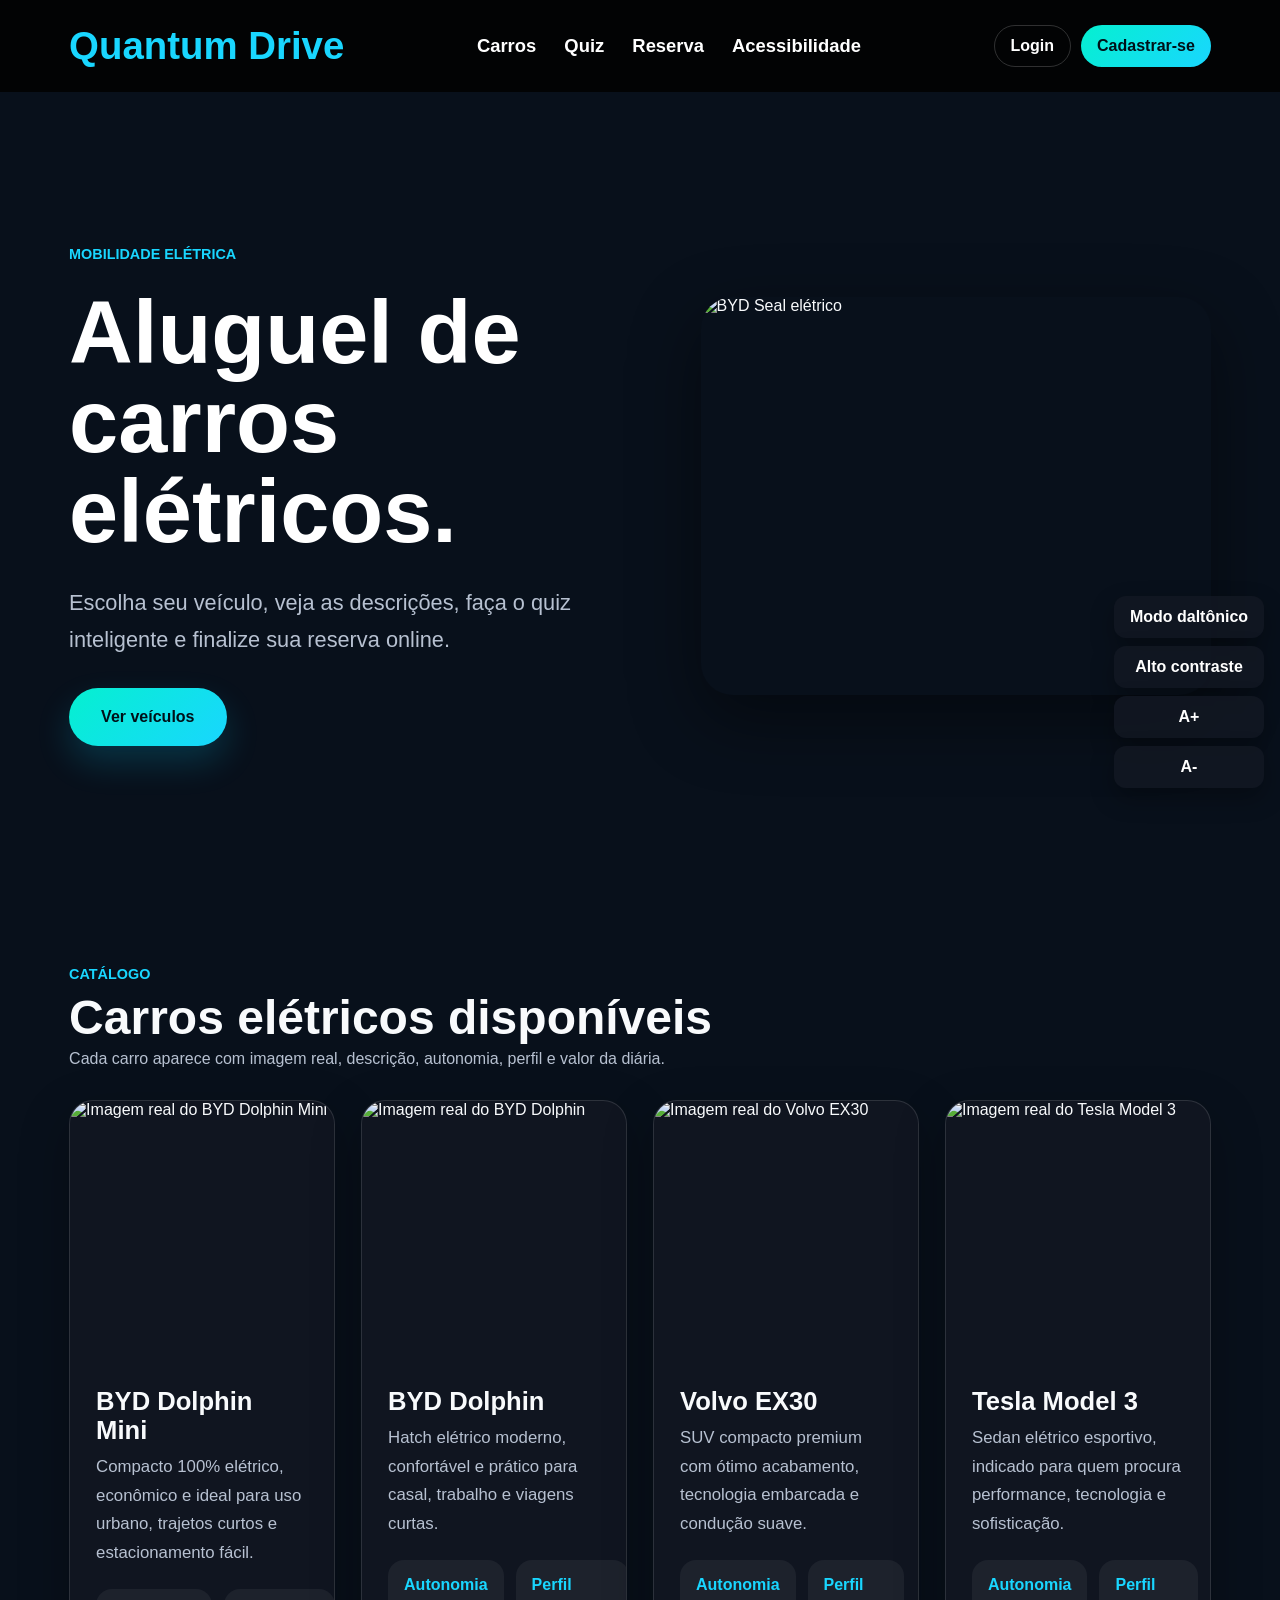
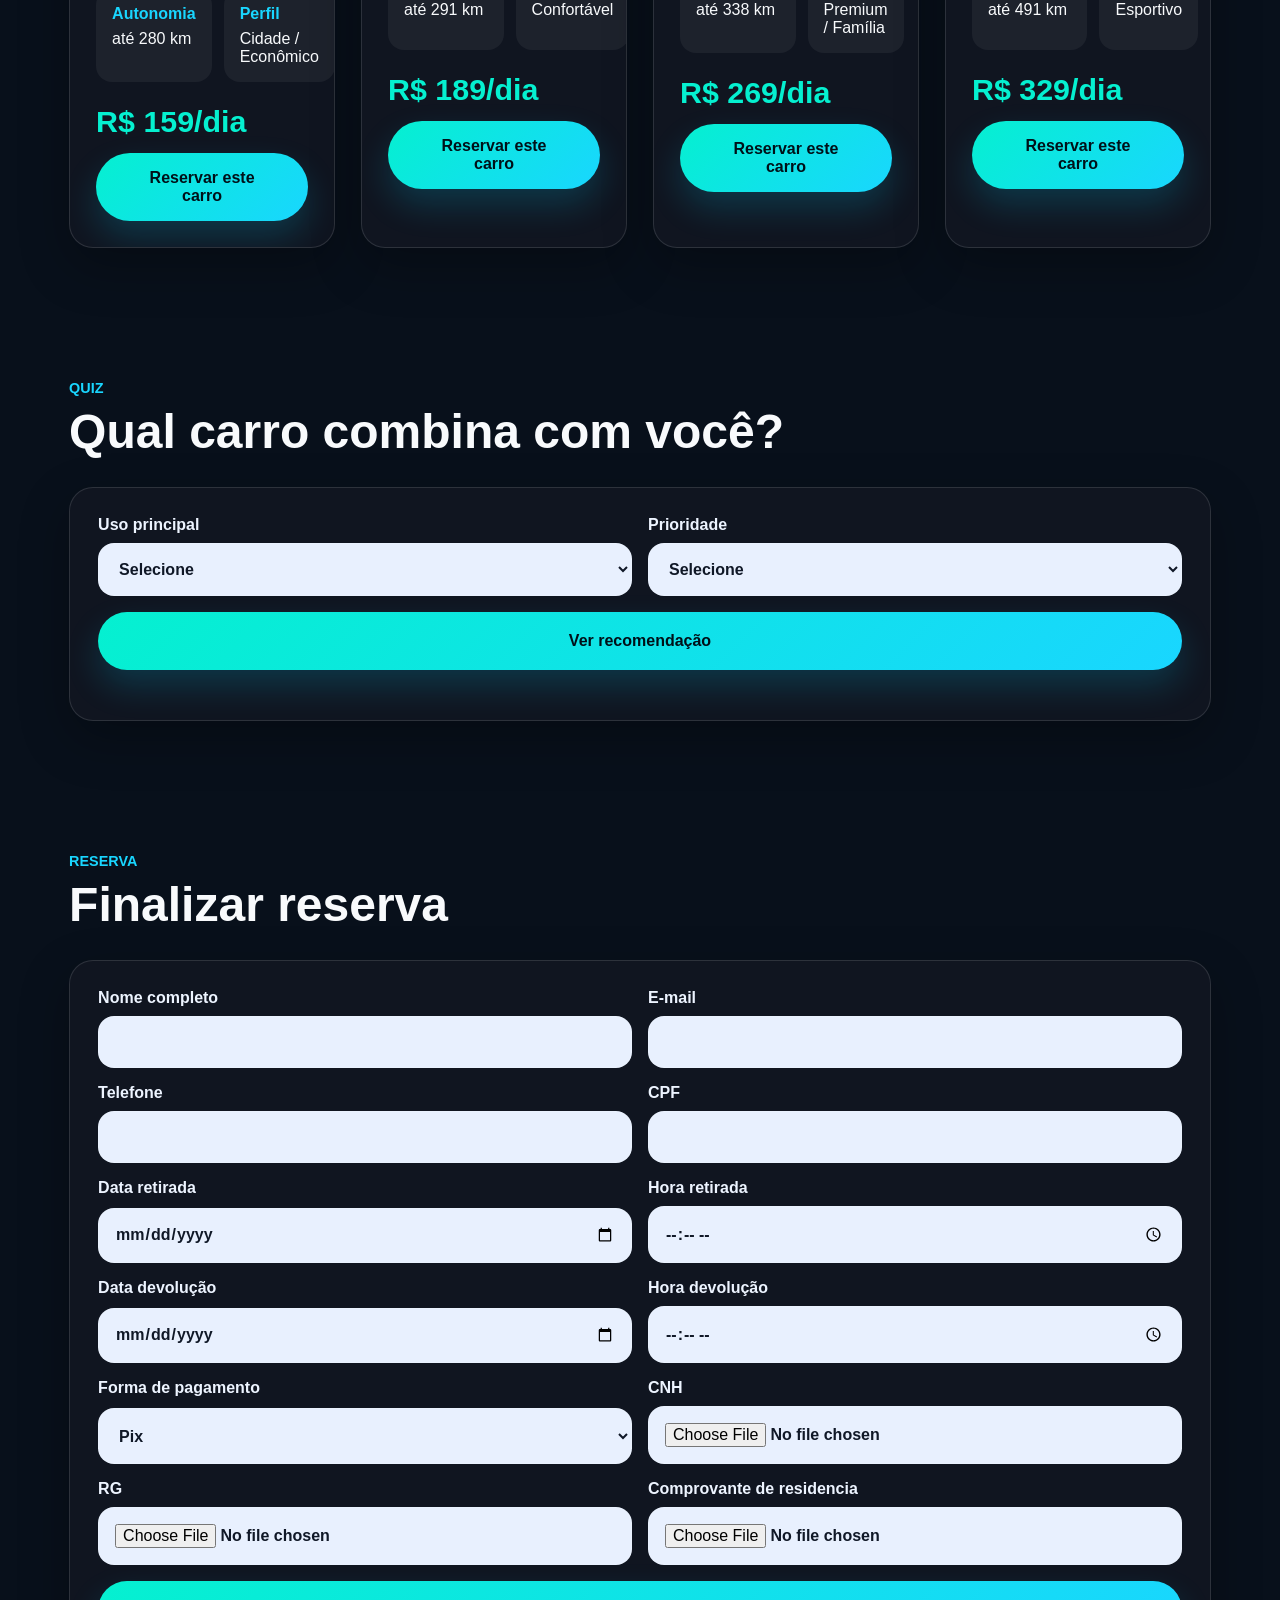
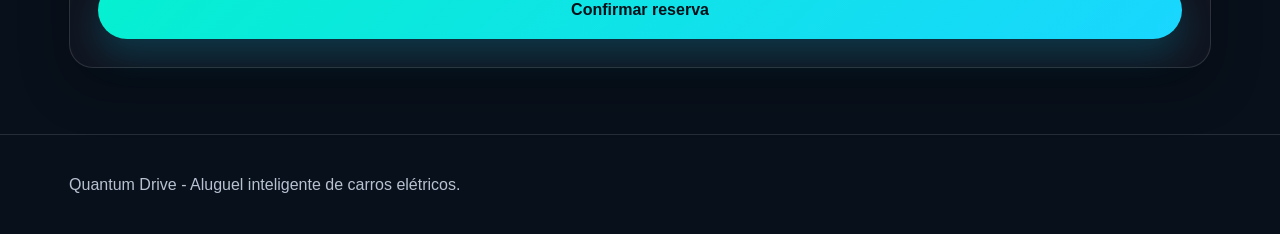
==== QuantumDrive_FINAL_COM_LIBRAS_extracted/QuantumDrive_FINAL_COM_LIBRAS.html @ 88d85422 "Remover botao de login do hero" ====
<!DOCTYPE html>
<html lang="pt-BR">
<head>
  <meta charset="UTF-8">
  <meta name="viewport" content="width=device-width, initial-scale=1.0">
  <title>Quantum Drive</title>
  <link rel="stylesheet" href="https://cdnjs.cloudflare.com/ajax/libs/font-awesome/6.5.2/css/all.min.css">
  <link rel="stylesheet" href="styles.css">
</head>
<body>
  <main id="homeScreen" class="site-screen">
    <header class="site-header">
      <a class="site-logo" href="#inicio">Quantum Drive</a>

      <nav class="site-nav" aria-label="Navegação principal">
        <a href="#carros">Carros</a>
        <a href="#quiz">Quiz</a>
        <a href="#reserva">Reserva</a>
        <a href="#acessibilidade">Acessibilidade</a>
      </nav>

      <div class="header-actions">
        <button class="ghost-button" type="button" data-auth="login">Login</button>
        <button class="mini-button" type="button" data-auth="signup">Cadastrar-se</button>
      </div>
    </header>

    <section id="inicio" class="home-hero">
      <div class="hero-copy">
        <p class="eyebrow">Mobilidade elétrica</p>
        <h1>Aluguel de carros elétricos.</h1>
        <p>Escolha seu veículo, veja as descrições, faça o quiz inteligente e finalize sua reserva online.</p>
        <div class="hero-actions">
          <button class="btn primary" type="button" data-scroll="#carros">Ver veículos</button>
        </div>
      </div>
      <img src="https://commons.wikimedia.org/wiki/Special:Redirect/file/2022_BYD_Seal.jpg" alt="BYD Seal elétrico">
    </section>

    <section id="carros" class="section-block">
      <div class="section-title">
        <p class="eyebrow">Catálogo</p>
        <h2>Carros elétricos disponíveis</h2>
        <span>Cada carro aparece com imagem real, descrição, autonomia, perfil e valor da diária.</span>
      </div>
      <div class="vehicle-grid" id="gridCarros"></div>
    </section>

    <section id="quiz" class="section-block">
      <div class="section-title">
        <p class="eyebrow">Quiz</p>
        <h2>Qual carro combina com você?</h2>
      </div>
      <div class="panel">
        <form id="quizForm" class="form-grid">
          <label for="uso">Uso principal
            <select id="uso" required>
              <option value="">Selecione</option>
              <option value="cidade">Cidade</option>
              <option value="viagem">Viagem</option>
              <option value="familia">Família</option>
              <option value="esportivo">Esportivo</option>
            </select>
          </label>

          <label for="prioridade">Prioridade
            <select id="prioridade" required>
              <option value="">Selecione</option>
              <option value="economia">Economia</option>
              <option value="conforto">Conforto</option>
              <option value="autonomia">Autonomia</option>
              <option value="performance">Performance</option>
            </select>
          </label>

          <button class="btn primary" type="submit">Ver recomendação</button>
        </form>
        <div id="quizResultado" class="result-area"></div>
      </div>
    </section>

    <section id="reserva" class="section-block">
      <div class="section-title">
        <p class="eyebrow">Reserva</p>
        <h2>Finalizar reserva</h2>
      </div>

      <div class="panel">
        <form id="reservaForm" class="form-grid">
          <label for="nomeReserva">Nome completo<input id="nomeReserva" required></label>
          <label for="emailReserva">E-mail<input id="emailReserva" type="email" required></label>
          <label for="telefoneReserva">Telefone<input id="telefoneReserva" required></label>
          <label for="cpfReserva">CPF<input id="cpfReserva" required></label>
          <label for="dataRetirada">Data retirada<input id="dataRetirada" type="date" required></label>
          <label for="horaRetirada">Hora retirada<input id="horaRetirada" type="time" required></label>
          <label for="dataDevolucao">Data devolução<input id="dataDevolucao" type="date" required></label>
          <label for="horaDevolucao">Hora devolução<input id="horaDevolucao" type="time" required></label>

          <label for="pagamento">Forma de pagamento
            <select id="pagamento" required>
              <option>Pix</option>
              <option>Cartão de crédito</option>
              <option>Cartão de débito</option>
              <option>Pagamento na loja</option>
            </select>
          </label>

          <label for="cnh">CNH<input id="cnh" type="file" required></label>
          <label for="rg">RG<input id="rg" type="file" required></label>
          <label for="comprovante">Comprovante de residencia<input id="comprovante" type="file" required></label>

          <button class="btn primary" type="submit">Confirmar reserva</button>
        </form>
      </div>
    </section>

    <section id="confirmacao" class="section-block confirmation-section" hidden>
      <div class="confirmation-card">
        <i class="fa-solid fa-circle-check"></i>
        <h2>Reserva confirmada!</h2>
        <p id="confirmacaoTexto">Sua reserva foi registrada com sucesso.</p>
      </div>
    </section>

    <footer>Quantum Drive - Aluguel inteligente de carros elétricos.</footer>
  </main>

  <main id="authScreen" class="login-screen" hidden>
    <button class="back-home" type="button" data-screen="home">
      <i class="fa-solid fa-arrow-left"></i>
      Voltar ao início
    </button>

    <section class="login-card" aria-labelledby="authTitle">
      <div class="brand-mark">
        <i class="fa-solid fa-bolt"></i>
      </div>
      <p class="eyebrow">Quantum Drive</p>

      <div id="loginPanel">
        <h1 id="authTitle">Acesse sua conta</h1>
        <p class="login-subtitle">Entre para acompanhar reservas, dados e veículos utilizados.</p>

        <form id="loginForm" class="login-form">
          <label for="loginEmail">E-mail</label>
          <input id="loginEmail" name="email" type="email" autocomplete="email" placeholder="teste@demo.com" required>

          <label for="loginPassword">Senha</label>
          <input id="loginPassword" name="password" type="password" autocomplete="current-password" placeholder="123456" required>

          <p id="loginError" class="form-error" role="alert"></p>
          <button class="btn primary full" type="submit">Entrar</button>
        </form>

        <div class="signup-visual">
          <span>Não possui conta?</span>
          <button type="button" class="link-button" data-auth="signup">Cadastrar-se</button>
        </div>
      </div>

      <div id="signupPanel" hidden>
        <h1>Criar cadastro</h1>
        <p class="login-subtitle">Cadastro demonstrativo para visualizar a experiência do cliente.</p>

        <form id="signupForm" class="login-form">
          <label for="signupName">Nome completo</label>
          <input id="signupName" type="text" placeholder="Seu nome" required>

          <label for="signupEmail">E-mail</label>
          <input id="signupEmail" type="email" placeholder="seuemail@exemplo.com" required>

          <label for="signupPassword">Senha</label>
          <input id="signupPassword" type="password" placeholder="Crie uma senha" required>

          <p id="signupMessage" class="form-success" role="status"></p>
          <button class="btn primary full" type="submit">Cadastrar-se</button>
        </form>

        <div class="signup-visual">
          <span>Já possui conta?</span>
          <button type="button" class="link-button" data-auth="login">Entrar</button>
        </div>
      </div>
    </section>
  </main>

  <main id="dashboardScreen" class="app-shell" hidden>
    <aside class="sidebar">
      <div class="sidebar-profile">
        <img src="https://images.unsplash.com/photo-1494790108377-be9c29b29330?auto=format&fit=crop&w=160&q=80" alt="Foto do usuário">
        <div>
          <strong>Marina Costa</strong>
          <span>Cliente Quantum</span>
        </div>
      </div>

      <nav class="sidebar-nav" aria-label="Menu do usuário">
        <a href="#dashboard"><i class="fa-solid fa-chart-line"></i>Dashboard</a>
        <a href="#agenda"><i class="fa-solid fa-calendar-check"></i>Agendamentos</a>
        <a href="#dados"><i class="fa-solid fa-id-card"></i>Meus Dados</a>
        <a href="#utilizados"><i class="fa-solid fa-car-side"></i>Veículos</a>
      </nav>
    </aside>

    <div class="content-area">
      <header class="topbar">
        <div>
          <p class="eyebrow">Painel do usuário</p>
          <h2>Quantum Drive</h2>
        </div>
        <button class="ghost-button" type="button" data-screen="home">Sair</button>
      </header>

      <section id="dashboard" class="dashboard-grid section-block">
        <article id="agenda" class="panel pending-card">
          <div class="panel-heading">
            <div>
              <p class="eyebrow">Agendamento pendente</p>
              <h3>Tesla Model 3</h3>
            </div>
            <span class="status-badge">Aguardando retirada</span>
          </div>
          <dl class="details-list">
            <div><dt>Veículo</dt><dd>Tesla Model 3</dd></div>
            <div><dt>Data</dt><dd>28/05/2026</dd></div>
          </dl>
        </article>

        <article class="panel previous-card">
          <p class="eyebrow">Agendamentos anteriores</p>
          <h3>Histórico</h3>
          <ul class="history-list">
            <li><span>BMW i4</span><strong>Finalizado</strong></li>
            <li><span>BYD Dolphin</span><strong>Finalizado</strong></li>
            <li><span>Volvo EX30</span><strong>Finalizado</strong></li>
          </ul>
        </article>

        <article id="dados" class="panel user-data-card">
          <p class="eyebrow">Meus dados</p>
          <h3>Marina Costa</h3>
          <dl class="details-list compact">
            <div><dt>E-mail</dt><dd>teste@demo.com</dd></div>
            <div><dt>Telefone</dt><dd>(11) 98888-1020</dd></div>
            <div><dt>CNH</dt><dd>04598732100</dd></div>
          </dl>
        </article>
      </section>

      <section id="utilizados" class="section-block">
        <div class="section-title">
          <p class="eyebrow">Carros já utilizados</p>
          <h2>Experiências anteriores</h2>
        </div>
        <div class="used-grid">
          <article class="used-card">
            <img src="https://commons.wikimedia.org/wiki/Special:Redirect/file/Tesla_Model_3_parked,_front_driver_side.jpg" alt="Tesla Model 3">
            <div><h3>Tesla Model 3</h3><span>5x utilizado</span></div>
          </article>
          <article class="used-card">
            <img src="https://commons.wikimedia.org/wiki/Special:Redirect/file/2021_BYD_Dolphin_EV_(front).jpg" alt="BYD Dolphin">
            <div><h3>BYD Dolphin</h3><span>2x utilizado</span></div>
          </article>
          <article class="used-card">
            <img src="https://commons.wikimedia.org/wiki/Special:Redirect/file/BMW_i4_IMG_7450.jpg" alt="BMW i4">
            <div><h3>BMW i4</h3><span>3x utilizado</span></div>
          </article>
        </div>
      </section>
    </div>
  </main>

  <div class="accessibility-tools" id="acessibilidade">
    <button type="button" data-action="daltonico">Modo daltônico</button>
    <button type="button" data-action="contraste">Alto contraste</button>
    <button type="button" data-action="fonteMais">A+</button>
    <button type="button" data-action="fonteMenos">A-</button>
  </div>

  <div vw class="enabled">
    <div vw-access-button class="active"></div>
    <div vw-plugin-wrapper>
      <div class="vw-plugin-top-wrapper"></div>
    </div>
  </div>

  <script src="script.js"></script>
  <script src="https://vlibras.gov.br/app/vlibras-plugin.js"></script>
  <script>
    new window.VLibras.Widget('https://vlibras.gov.br/app');
  </script>
</body>
</html>
---- QuantumDrive_FINAL_COM_LIBRAS_extracted/styles.css ----
:root {
  --black: #05070b;
  --black-soft: #080f18;
  --graphite: #121722;
  --graphite-light: #1b2433;
  --blue: #19d6ff;
  --cyan: #05f0d0;
  --text: #f8fafc;
  --muted: #b7c1d1;
  --border: rgba(255, 255, 255, .12);
  --shadow: 0 24px 70px rgba(0, 0, 0, .45);
}

* {
  box-sizing: border-box;
  margin: 0;
  padding: 0;
  font-family: Arial, Helvetica, sans-serif;
  scroll-behavior: smooth;
}

body {
  min-height: 100vh;
  background: var(--black-soft);
  color: var(--text);
  overflow-x: hidden;
}

body.contraste {
  background: #000;
}

body.daltonico {
  filter: hue-rotate(35deg);
}

button,
input,
select {
  font: inherit;
}

button {
  border: 0;
}

a {
  color: inherit;
  text-decoration: none;
}

[hidden] {
  display: none !important;
}

.site-screen {
  min-height: 100vh;
  background: #08101b;
}

.site-header {
  position: sticky;
  top: 0;
  z-index: 50;
  min-height: 92px;
  display: flex;
  align-items: center;
  justify-content: space-between;
  gap: 26px;
  padding: 0 clamp(24px, 5.4vw, 100px);
  background: #020304;
}

.site-logo {
  color: var(--blue);
  font-size: clamp(1.75rem, 3vw, 2.55rem);
  font-weight: 900;
  letter-spacing: 0;
  white-space: nowrap;
}

.site-nav {
  display: flex;
  align-items: center;
  justify-content: center;
  gap: clamp(18px, 2.2vw, 32px);
  color: white;
  font-size: 1.15rem;
  font-weight: 900;
}

.site-nav a,
.topbar-links a {
  transition: color .2s ease, transform .2s ease;
}

.site-nav a:hover,
.topbar-links a:hover {
  color: var(--blue);
  transform: translateY(-1px);
}

.header-actions {
  display: flex;
  align-items: center;
  gap: 10px;
}

.ghost-button,
.mini-button {
  min-height: 42px;
  padding: 10px 16px;
  border-radius: 999px;
  cursor: pointer;
  font-weight: 900;
  transition: transform .2s ease, background .2s ease, color .2s ease;
}

.ghost-button {
  border: 1px solid rgba(255, 255, 255, .18);
  background: transparent;
  color: white;
}

.mini-button {
  color: #001018;
  background: linear-gradient(135deg, var(--cyan), var(--blue));
}

.ghost-button:hover,
.mini-button:hover {
  transform: translateY(-2px);
}

.home-hero {
  min-height: calc(100vh - 92px);
  display: grid;
  grid-template-columns: minmax(0, 1fr) minmax(360px, .92fr);
  align-items: center;
  gap: clamp(34px, 6vw, 84px);
  padding: clamp(42px, 9vw, 92px) clamp(24px, 5.4vw, 100px);
  background: #08101b;
}

.hero-copy {
  max-width: 820px;
}

.eyebrow {
  color: var(--blue);
  font-size: .9rem;
  font-weight: 900;
  letter-spacing: 0;
  text-transform: uppercase;
}

.home-hero h1 {
  margin: 26px 0 28px;
  color: white;
  font-size: clamp(4rem, 6.9vw, 6rem);
  line-height: 1.01;
  letter-spacing: 0;
}

.home-hero p:not(.eyebrow),
.section-title span,
.card p,
footer,
.login-subtitle {
  color: var(--muted);
  line-height: 1.7;
}

.home-hero p:not(.eyebrow) {
  max-width: 840px;
  font-size: clamp(1.05rem, 1.7vw, 1.55rem);
}

.hero-actions {
  display: flex;
  flex-wrap: wrap;
  gap: 14px;
  margin-top: 30px;
}

.home-hero img {
  width: 100%;
  aspect-ratio: 1.28 / 1;
  min-height: 360px;
  object-fit: cover;
  border-radius: 32px;
  box-shadow: var(--shadow);
}

.btn {
  min-height: 58px;
  padding: 16px 32px;
  border-radius: 999px;
  cursor: pointer;
  font-weight: 900;
  transition: transform .2s ease, box-shadow .2s ease, filter .2s ease;
}

.btn.primary {
  color: #001018;
  background: linear-gradient(135deg, var(--cyan), var(--blue));
  box-shadow: 0 16px 34px rgba(0, 209, 255, .18);
}

.btn.secondary {
  color: white;
  border: 1px solid rgba(25, 214, 255, .42);
  background: rgba(25, 214, 255, .08);
}

.btn.full {
  width: 100%;
}

.btn:hover,
.link-button:hover {
  transform: translateY(-2px);
  filter: brightness(1.05);
}

.section-block {
  padding: 66px clamp(24px, 5.4vw, 100px);
}

.section-title {
  margin-bottom: 28px;
}

.section-title h2 {
  margin-top: 8px;
  font-size: clamp(2rem, 4vw, 3rem);
}

.vehicle-grid,
.used-grid {
  display: grid;
  grid-template-columns: repeat(4, minmax(0, 1fr));
  gap: 26px;
}

.panel,
.card,
.used-card,
.confirmation-card,
.login-card {
  border: 1px solid var(--border);
  background: rgba(18, 23, 34, .86);
  box-shadow: 0 18px 50px rgba(0, 0, 0, .28);
}

.panel,
.confirmation-card {
  padding: 28px;
  border-radius: 24px;
}

.card,
.used-card {
  overflow: hidden;
  border-radius: 24px;
  transition: transform .22s ease, border-color .22s ease, box-shadow .22s ease;
}

.card:hover,
.used-card:hover,
.panel:hover {
  transform: translateY(-4px);
  border-color: rgba(25, 214, 255, .42);
  box-shadow: 0 24px 70px rgba(0, 0, 0, .34);
}

.card img,
.used-card img {
  width: 100%;
  height: 260px;
  object-fit: cover;
  display: block;
}

.card-body,
.used-card div {
  padding: 26px;
}

.card h3,
.used-card h3 {
  font-size: clamp(1.45rem, 2vw, 2rem);
}

.card p {
  margin-top: 8px;
  font-size: 1.05rem;
}

.specs {
  display: grid;
  grid-template-columns: 1fr 1fr;
  gap: 12px;
  margin: 22px 0;
}

.spec {
  min-height: 90px;
  padding: 16px;
  border-radius: 16px;
  background: rgba(255, 255, 255, .055);
}

.spec strong {
  display: block;
  margin-bottom: 7px;
  color: var(--blue);
}

.price {
  margin-bottom: 14px;
  color: var(--cyan);
  font-size: 1.9rem;
  font-weight: 900;
}

.form-grid,
.login-form {
  display: grid;
  gap: 16px;
}

.form-grid {
  grid-template-columns: repeat(2, minmax(0, 1fr));
}

.form-grid .btn,
.result-area {
  grid-column: 1 / -1;
}

label {
  display: grid;
  gap: 9px;
  color: #edf4ff;
  font-weight: 900;
}

input,
select {
  width: 100%;
  padding: 16px;
  border: 1px solid rgba(255, 255, 255, .1);
  border-radius: 16px;
  outline: none;
  background: #e8f0fe;
  color: #101827;
  transition: border-color .2s ease, box-shadow .2s ease, transform .2s ease;
}

input:hover,
select:hover {
  border-color: rgba(25, 214, 255, .48);
}

input:focus,
select:focus {
  border-color: var(--blue);
  box-shadow: 0 0 0 4px rgba(25, 214, 255, .18);
  transform: translateY(-1px);
}

.result-area {
  margin-top: 22px;
}

.confirmation-card {
  text-align: center;
}

.confirmation-card i {
  color: var(--cyan);
  font-size: 3rem;
  margin-bottom: 14px;
}

.confirmation-card h2 {
  font-size: clamp(2rem, 5vw, 3rem);
}

.confirmation-card p {
  max-width: 680px;
  margin: 12px auto 0;
  color: var(--muted);
  line-height: 1.7;
}

footer {
  padding: 36px clamp(24px, 5.4vw, 100px);
  border-top: 1px solid var(--border);
}

.login-screen {
  min-height: 100vh;
  display: grid;
  place-items: center;
  padding: 34px;
  background:
    radial-gradient(circle at 10% 10%, rgba(25, 214, 255, .18), transparent 30%),
    linear-gradient(135deg, #081926 0%, #05070b 55%, #020306 100%);
}

.back-home {
  position: fixed;
  top: 24px;
  left: 24px;
  display: inline-flex;
  align-items: center;
  gap: 9px;
  padding: 12px 16px;
  border-radius: 999px;
  background: rgba(18, 23, 34, .9);
  color: white;
  cursor: pointer;
  font-weight: 900;
  transition: transform .2s ease, background .2s ease;
}

.back-home:hover {
  transform: translateY(-2px);
  background: rgba(25, 214, 255, .18);
}

.login-card {
  width: min(550px, 100%);
  padding: 42px;
  border-radius: 28px;
  backdrop-filter: blur(18px);
  animation: fadeUp .55s ease both;
}

.brand-mark {
  width: 70px;
  height: 70px;
  display: grid;
  place-items: center;
  border-radius: 22px;
  color: #001018;
  background: linear-gradient(135deg, var(--cyan), var(--blue));
  box-shadow: 0 14px 35px rgba(0, 209, 255, .25);
  margin-bottom: 24px;
}

.login-card h1 {
  margin-top: 10px;
  font-size: clamp(2.2rem, 4vw, 3rem);
}

.login-subtitle {
  margin: 16px 0 28px;
  font-size: 1.12rem;
}

.form-error,
.form-success {
  min-height: 22px;
  font-weight: 900;
}

.form-error {
  color: #ff8aa0;
}

.form-success {
  color: var(--cyan);
}

.signup-visual {
  display: flex;
  align-items: center;
  justify-content: center;
  gap: 10px;
  margin-top: 24px;
  color: var(--muted);
}

.link-button {
  color: var(--blue);
  background: transparent;
  cursor: pointer;
  font-weight: 900;
  transition: transform .2s ease, color .2s ease;
}

.app-shell {
  min-height: 100vh;
  display: grid;
  grid-template-columns: 280px minmax(0, 1fr);
  background:
    radial-gradient(circle at 20% 10%, rgba(25, 214, 255, .13), transparent 32%),
    linear-gradient(135deg, #02040a 0%, #08111f 48%, #05070b 100%);
  animation: fadeIn .45s ease both;
}

.sidebar {
  position: sticky;
  top: 0;
  height: 100vh;
  padding: 24px;
  border-right: 1px solid var(--border);
  background: rgba(5, 7, 11, .72);
  backdrop-filter: blur(20px);
}

.sidebar-profile {
  display: flex;
  align-items: center;
  gap: 14px;
  padding-bottom: 22px;
  border-bottom: 1px solid var(--border);
}

.sidebar-profile img {
  width: 54px;
  height: 54px;
  border-radius: 50%;
  object-fit: cover;
  border: 2px solid rgba(25, 214, 255, .5);
}

.sidebar-profile span {
  display: block;
  margin-top: 4px;
  color: var(--muted);
  font-size: .88rem;
}

.sidebar-nav {
  display: grid;
  gap: 8px;
  margin-top: 24px;
}

.sidebar-nav a {
  display: flex;
  align-items: center;
  gap: 12px;
  padding: 13px 14px;
  border-radius: 14px;
  color: #dbe7f5;
  transition: background .2s ease, color .2s ease, transform .2s ease;
}

.sidebar-nav a:hover {
  background: rgba(25, 214, 255, .14);
  color: white;
  transform: translateX(3px);
}

.content-area {
  min-width: 0;
}

.topbar {
  position: sticky;
  top: 0;
  z-index: 20;
  display: flex;
  justify-content: space-between;
  align-items: center;
  gap: 20px;
  padding: 18px clamp(18px, 4vw, 48px);
  border-bottom: 1px solid var(--border);
  background: rgba(5, 7, 11, .78);
  backdrop-filter: blur(16px);
}

.dashboard-grid {
  display: grid;
  grid-template-columns: 1.4fr 1fr;
  gap: 22px;
}

.panel-heading {
  display: flex;
  align-items: flex-start;
  justify-content: space-between;
  gap: 18px;
}

.panel h3 {
  margin-top: 7px;
  font-size: 1.55rem;
}

.status-badge {
  display: inline-flex;
  align-items: center;
  min-height: 34px;
  padding: 8px 12px;
  border-radius: 999px;
  color: #001018;
  background: linear-gradient(135deg, var(--cyan), var(--blue));
  font-size: .82rem;
  font-weight: 900;
  white-space: nowrap;
}

.details-list {
  display: grid;
  grid-template-columns: repeat(2, minmax(0, 1fr));
  gap: 14px;
  margin-top: 24px;
}

.details-list.compact {
  grid-template-columns: 1fr;
}

.details-list div,
.history-list li {
  padding: 14px;
  border-radius: 16px;
  background: rgba(255, 255, 255, .055);
}

dt {
  color: var(--muted);
  font-size: .82rem;
  font-weight: 800;
}

dd {
  margin-top: 5px;
  font-weight: 900;
}

.history-list {
  display: grid;
  gap: 12px;
  margin-top: 18px;
  list-style: none;
}

.history-list li {
  display: flex;
  justify-content: space-between;
  gap: 12px;
}

.history-list strong,
.used-card span {
  color: var(--cyan);
}

.user-data-card {
  grid-column: span 2;
}

.used-grid {
  grid-template-columns: repeat(3, minmax(0, 1fr));
}

.used-card span {
  display: block;
  margin-top: 8px;
  font-weight: 900;
}

.accessibility-tools {
  position: fixed;
  right: 16px;
  bottom: 112px;
  z-index: 9998;
  display: grid;
  gap: 8px;
}

.accessibility-tools button {
  min-width: 150px;
  padding: 12px 14px;
  border-radius: 12px;
  background: rgba(18, 23, 34, .92);
  color: white;
  cursor: pointer;
  font-weight: 900;
  box-shadow: 0 10px 24px rgba(0, 0, 0, .3);
}

[vw] {
  z-index: 100000 !important;
}

[vw-access-button] {
  z-index: 100001 !important;
}

div[vw].enabled {
  position: fixed !important;
  right: 0 !important;
  top: 50% !important;
  transform: translateY(-50%) !important;
  z-index: 2147483647 !important;
  display: block !important;
  visibility: visible !important;
  opacity: 1 !important;
}

div[vw-access-button],
div[vw-plugin-wrapper] {
  visibility: visible !important;
  opacity: 1 !important;
  z-index: 2147483647 !important;
}

.fade-out {
  animation: fadeOut .25s ease both;
}

.fade-in {
  animation: fadeIn .45s ease both;
}

@keyframes fadeUp {
  from {
    opacity: 0;
    transform: translateY(18px);
  }
  to {
    opacity: 1;
    transform: translateY(0);
  }
}

@keyframes fadeIn {
  from { opacity: 0; }
  to { opacity: 1; }
}

@keyframes fadeOut {
  from { opacity: 1; }
  to { opacity: 0; }
}

@media (max-width: 1180px) {
  .site-header {
    flex-wrap: wrap;
    padding-top: 16px;
    padding-bottom: 16px;
  }

  .site-nav {
    order: 3;
    width: 100%;
    justify-content: flex-start;
    overflow-x: auto;
    padding-bottom: 4px;
  }

  .home-hero,
  .app-shell {
    grid-template-columns: 1fr;
  }

  .home-hero img {
    min-height: 0;
  }

  .vehicle-grid {
    grid-template-columns: repeat(2, minmax(0, 1fr));
  }

  .sidebar {
    position: sticky;
    top: 0;
    z-index: 30;
    height: auto;
    padding: 14px 18px;
    border-right: 0;
    border-bottom: 1px solid var(--border);
  }

  .sidebar-profile {
    padding-bottom: 0;
    border-bottom: 0;
  }

  .sidebar-nav {
    display: flex;
    gap: 8px;
    margin-top: 14px;
    overflow-x: auto;
    padding-bottom: 4px;
  }

  .sidebar-nav a {
    white-space: nowrap;
  }
}

@media (max-width: 760px) {
  .site-header {
    min-height: auto;
    gap: 16px;
  }

  .site-logo {
    width: 100%;
  }

  .header-actions {
    width: 100%;
  }

  .header-actions button {
    flex: 1;
  }

  .home-hero {
    min-height: auto;
    padding-top: 42px;
  }

  .home-hero h1 {
    font-size: clamp(3rem, 17vw, 4.1rem);
  }

  .hero-actions,
  .signup-visual,
  .panel-heading,
  .history-list li,
  .topbar {
    flex-direction: column;
    align-items: stretch;
  }

  .vehicle-grid,
  .used-grid,
  .form-grid,
  .details-list,
  .specs,
  .dashboard-grid {
    grid-template-columns: 1fr;
  }

  .user-data-card {
    grid-column: auto;
  }

  .login-screen {
    padding: 86px 16px 24px;
  }

  .login-card {
    padding: 26px;
  }

  .back-home {
    top: 16px;
    left: 16px;
  }

  .accessibility-tools {
    right: 10px;
    bottom: 92px;
  }

  .accessibility-tools button {
    min-width: 112px;
    padding: 10px;
    font-size: .86rem;
  }
}
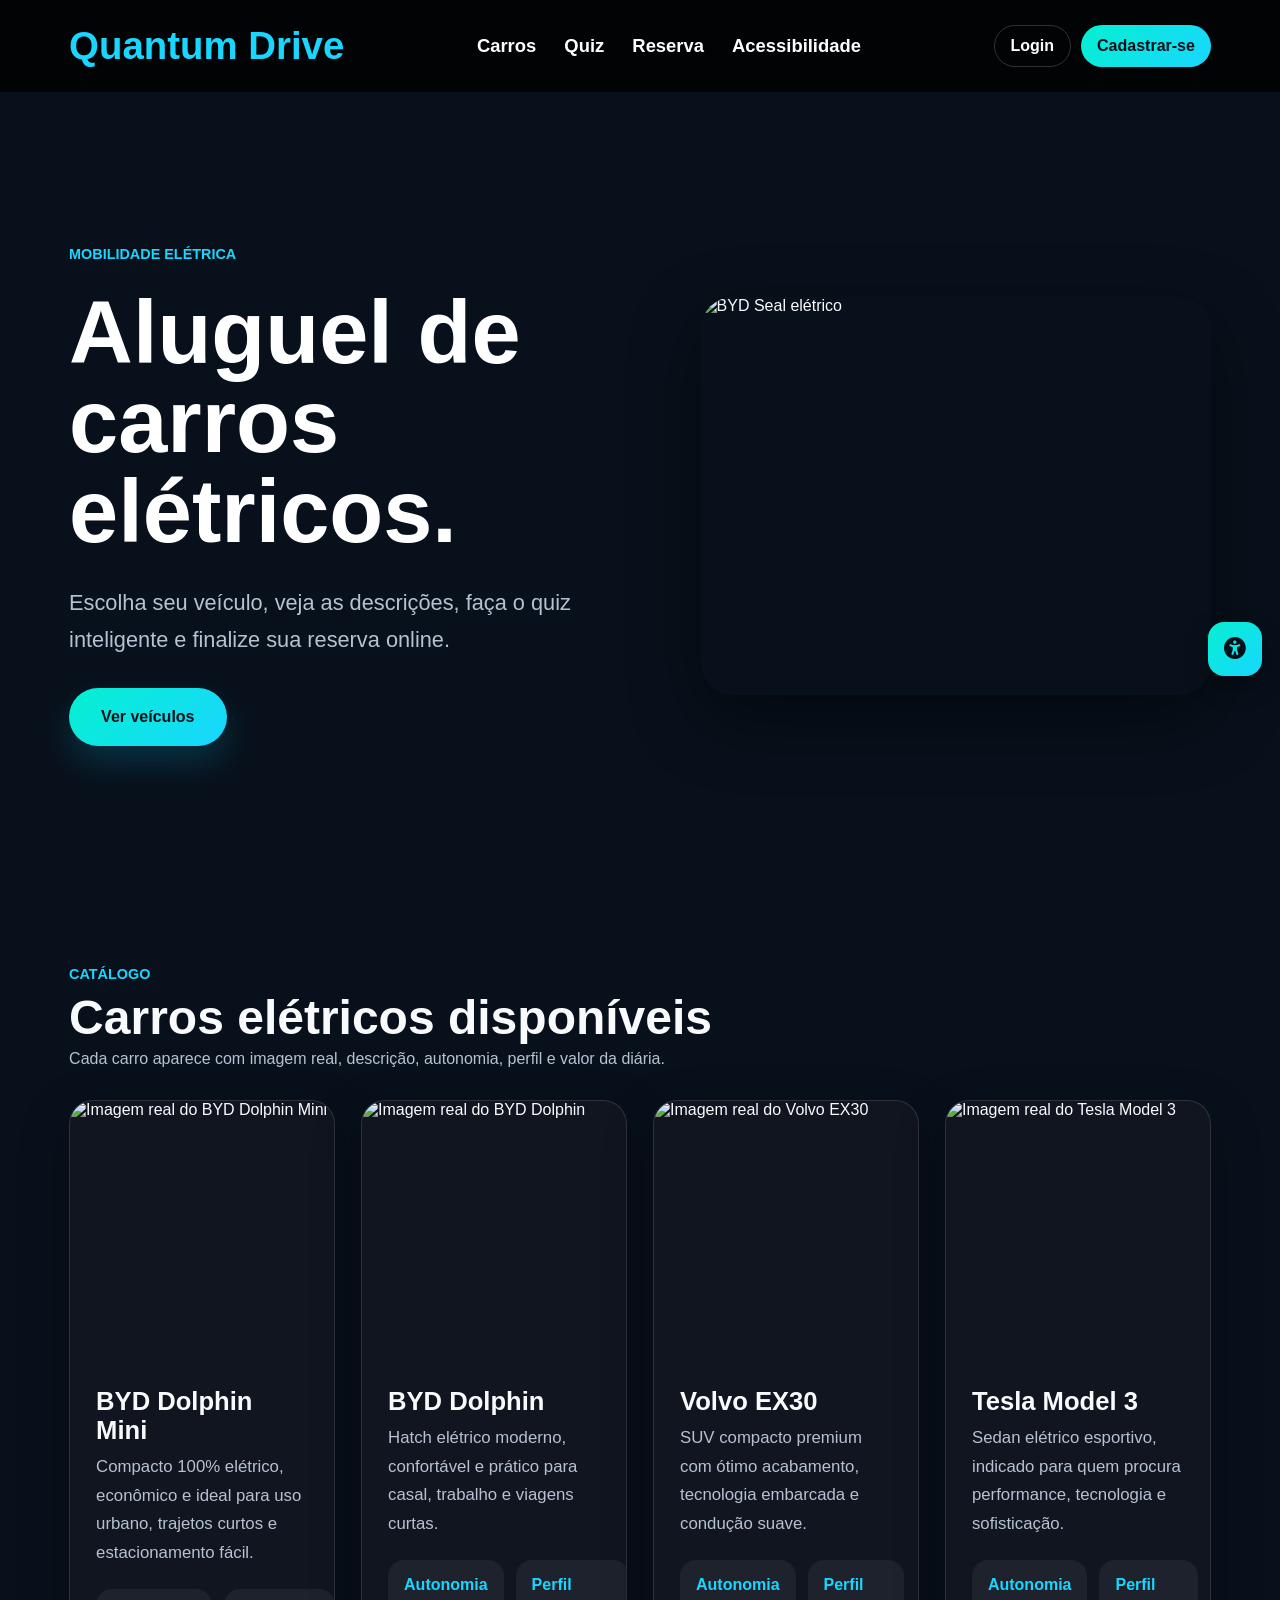
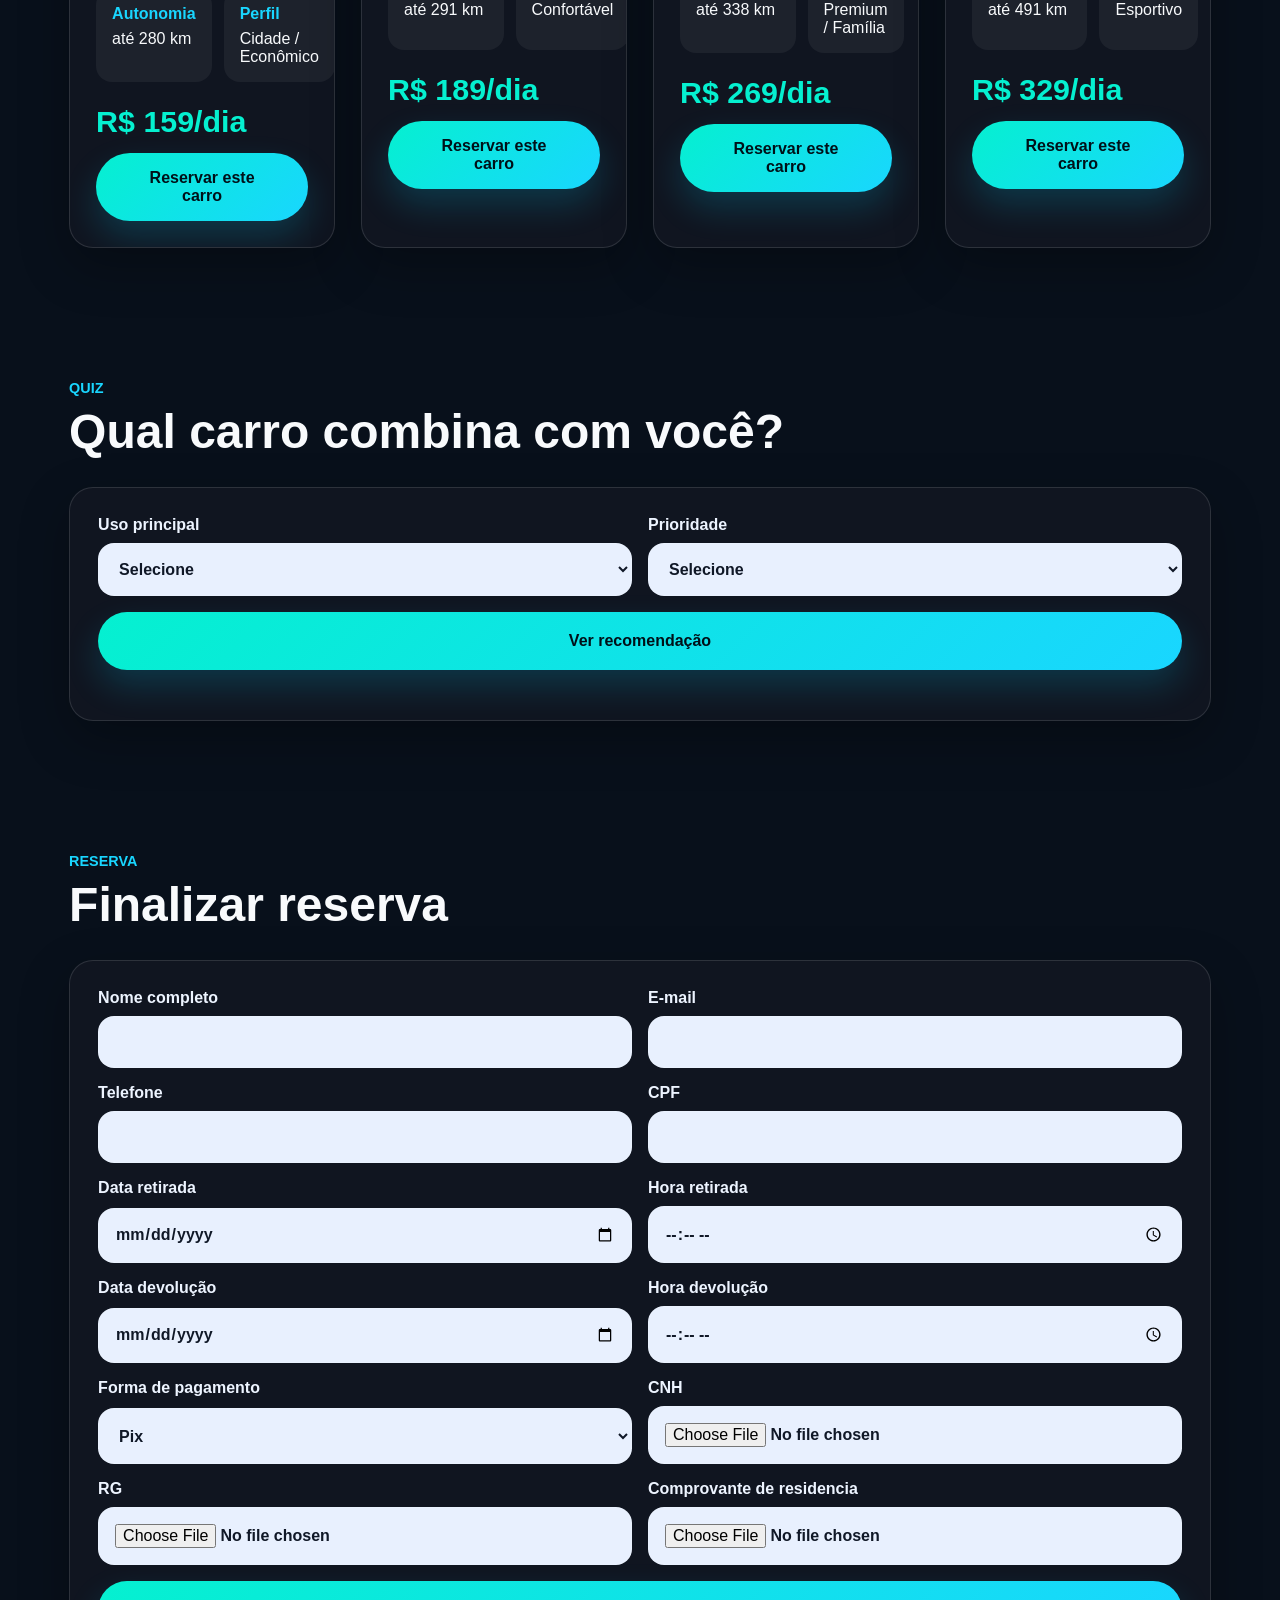
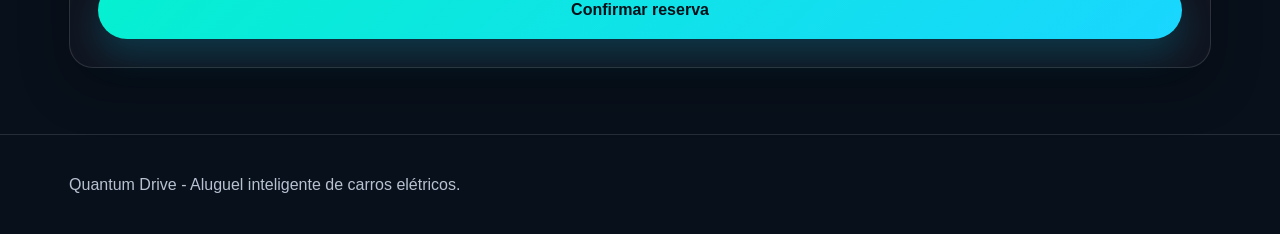
==== commit 423afbe4: "Ajustar acessibilidade e cadastro" ====
--- a/QuantumDrive_FINAL_COM_LIBRAS_extracted/QuantumDrive_FINAL_COM_LIBRAS.html
+++ b/QuantumDrive_FINAL_COM_LIBRAS_extracted/QuantumDrive_FINAL_COM_LIBRAS.html
@@ -262,7 +262,7 @@
             <div><h3>BYD Dolphin</h3><span>2x utilizado</span></div>
           </article>
           <article class="used-card">
-            <img src="https://commons.wikimedia.org/wiki/Special:Redirect/file/BMW_i4_IMG_7450.jpg" alt="BMW i4">
+            <img src="https://commons.wikimedia.org/wiki/Special:Redirect/file/BMW_i4_IMG_6410.jpg" alt="BMW i4">
             <div><h3>BMW i4</h3><span>3x utilizado</span></div>
           </article>
         </div>
@@ -271,6 +271,9 @@
   </main>
 
   <div class="accessibility-tools" id="acessibilidade">
+    <button class="accessibility-toggle" type="button" aria-label="Abrir ferramentas de acessibilidade">
+      <i class="fa-solid fa-universal-access"></i>
+    </button>
     <button type="button" data-action="daltonico">Modo daltônico</button>
     <button type="button" data-action="contraste">Alto contraste</button>
     <button type="button" data-action="fonteMais">A+</button>
--- a/QuantumDrive_FINAL_COM_LIBRAS_extracted/styles.css
+++ b/QuantumDrive_FINAL_COM_LIBRAS_extracted/styles.css
@@ -669,10 +669,12 @@
 
 .accessibility-tools {
   position: fixed;
-  right: 16px;
-  bottom: 112px;
+  right: 18px;
+  bottom: 24px;
   z-index: 9998;
-  display: grid;
+  display: flex;
+  flex-direction: column;
+  align-items: flex-end;
   gap: 8px;
 }
 
@@ -685,6 +687,39 @@
   cursor: pointer;
   font-weight: 900;
   box-shadow: 0 10px 24px rgba(0, 0, 0, .3);
+  transition: opacity .2s ease, transform .2s ease, visibility .2s ease, background .2s ease;
+}
+
+.accessibility-tools .accessibility-toggle {
+  min-width: 54px;
+  width: 54px;
+  height: 54px;
+  padding: 0;
+  display: grid;
+  place-items: center;
+  border-radius: 16px;
+  background: linear-gradient(135deg, var(--cyan), var(--blue));
+  color: #001018;
+  font-size: 1.35rem;
+}
+
+.accessibility-tools button:not(.accessibility-toggle) {
+  opacity: 0;
+  visibility: hidden;
+  pointer-events: none;
+  transform: translateX(16px) scale(.96);
+}
+
+.accessibility-tools:hover button:not(.accessibility-toggle),
+.accessibility-tools:focus-within button:not(.accessibility-toggle) {
+  opacity: 1;
+  visibility: visible;
+  pointer-events: auto;
+  transform: translateX(0) scale(1);
+}
+
+.accessibility-tools button:not(.accessibility-toggle):hover {
+  background: rgba(25, 214, 255, .2);
 }
 
 [vw] {
@@ -862,7 +897,7 @@
 
   .accessibility-tools {
     right: 10px;
-    bottom: 92px;
+    bottom: 16px;
   }
 
   .accessibility-tools button {
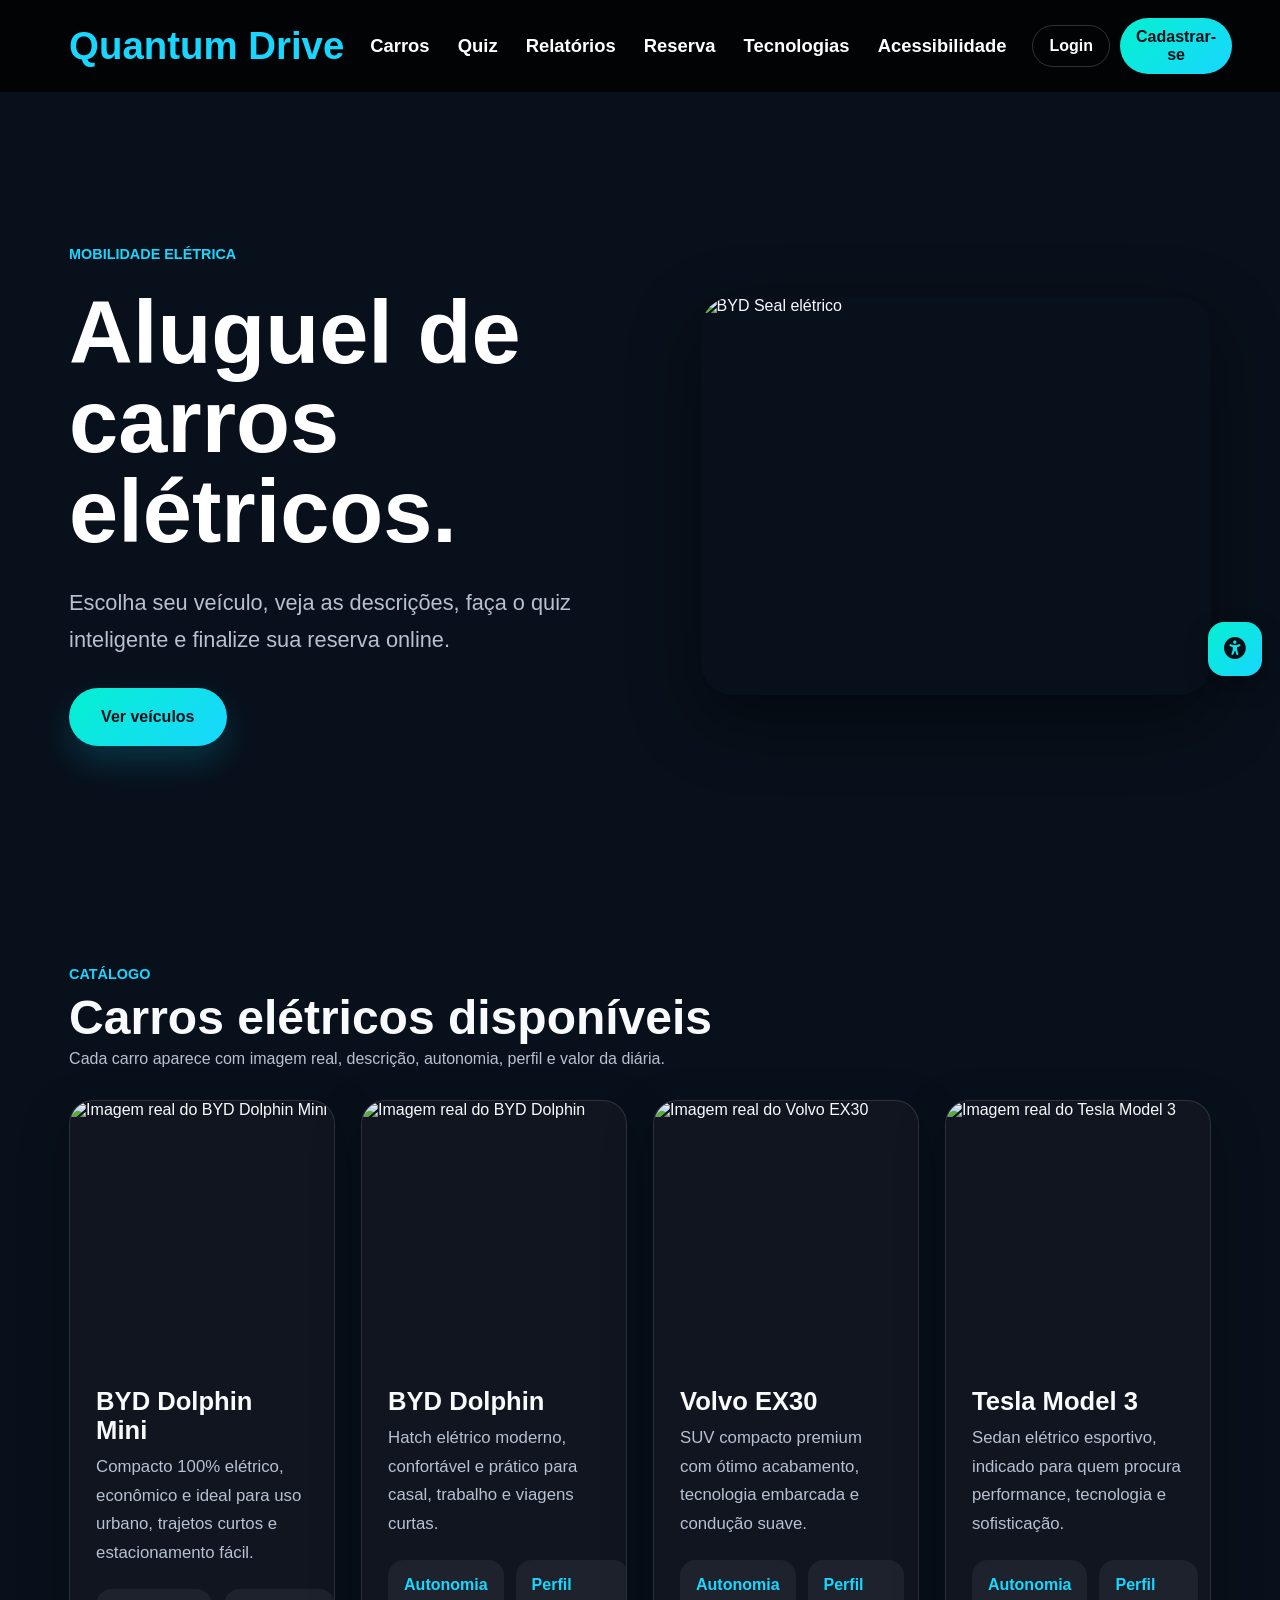
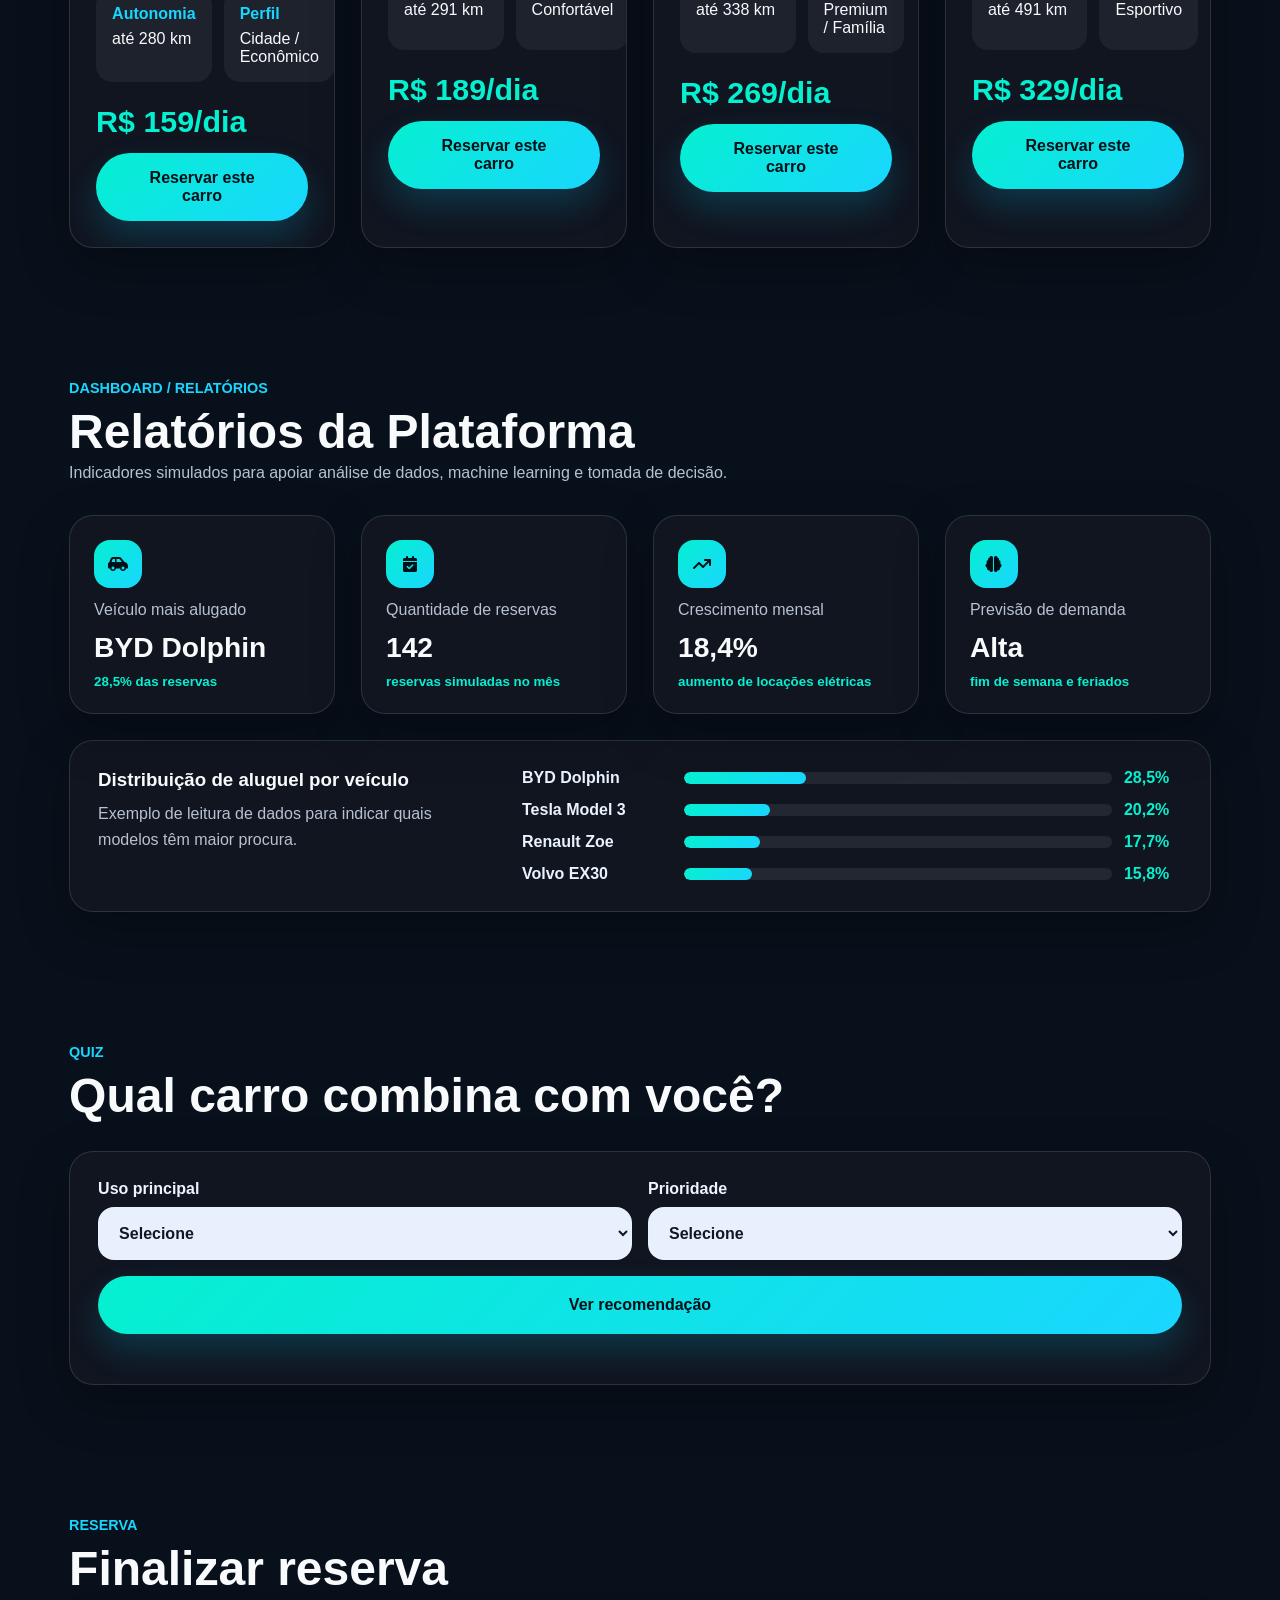
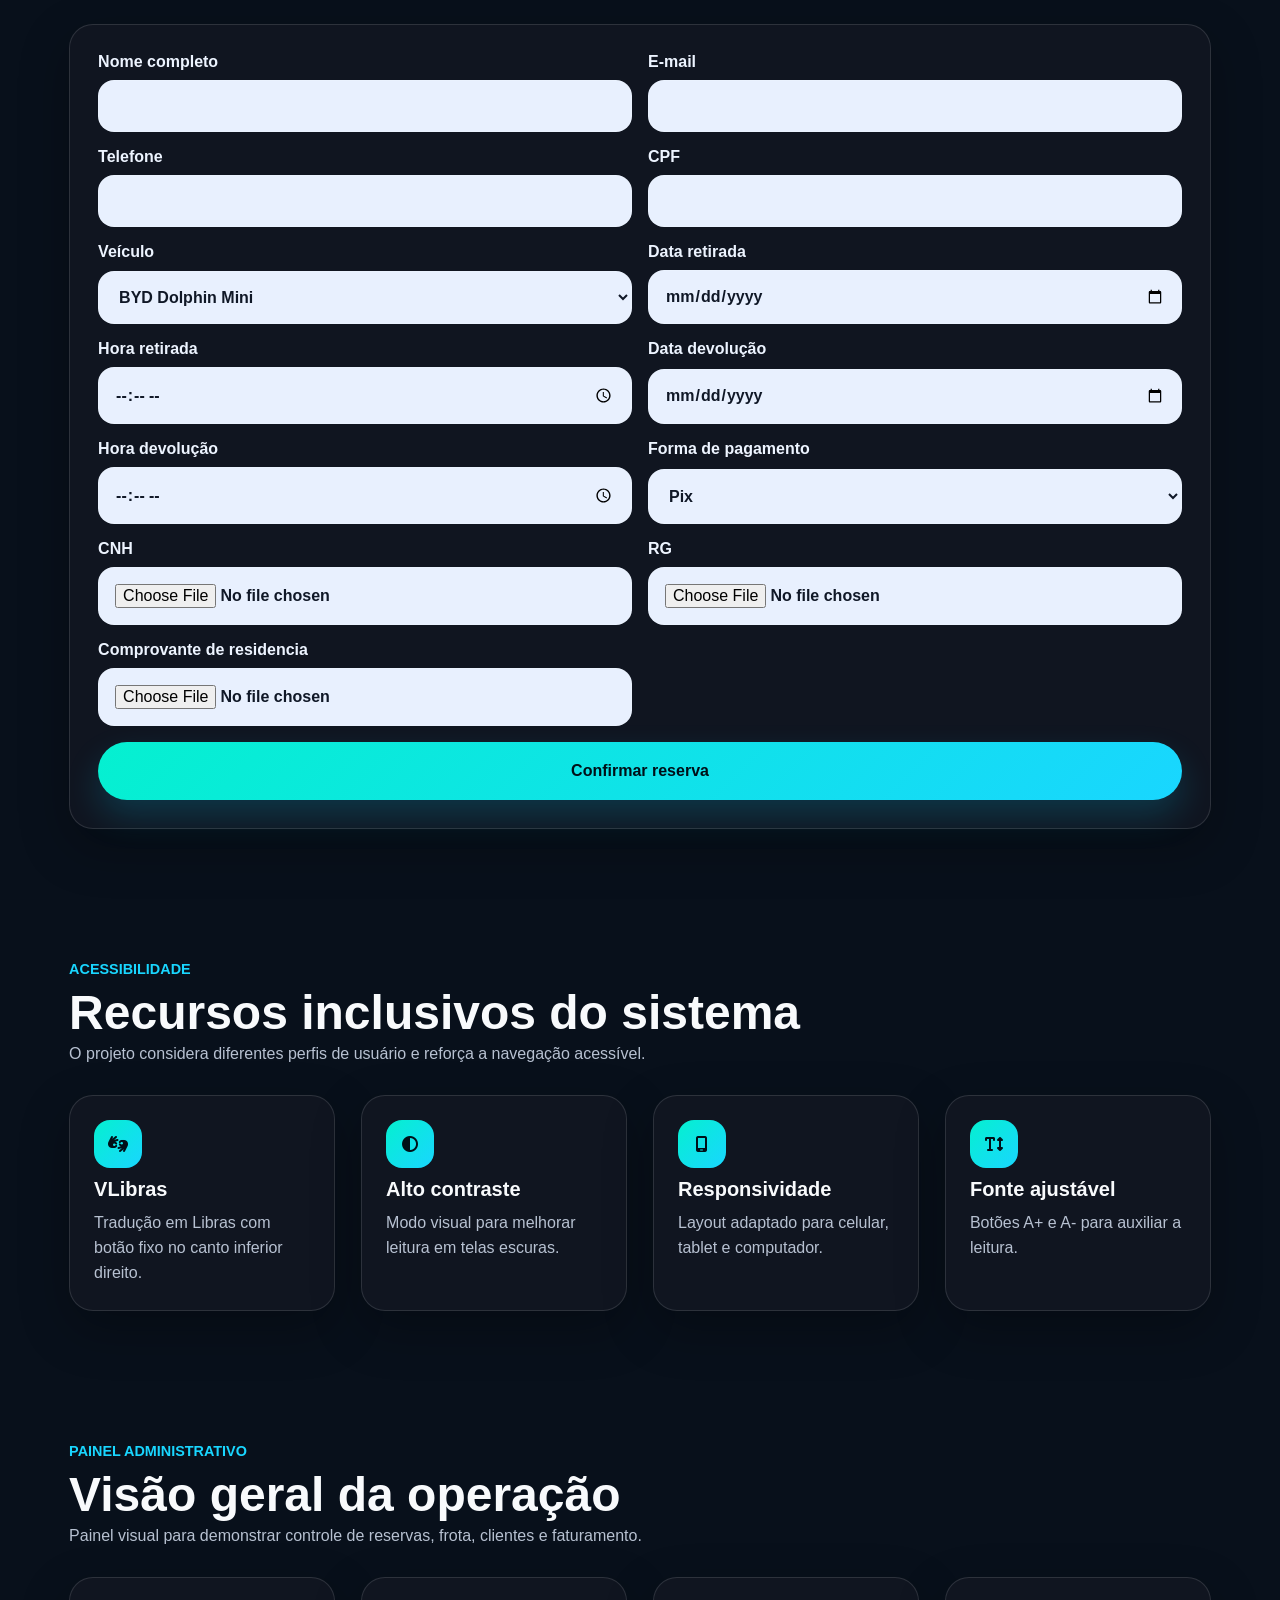
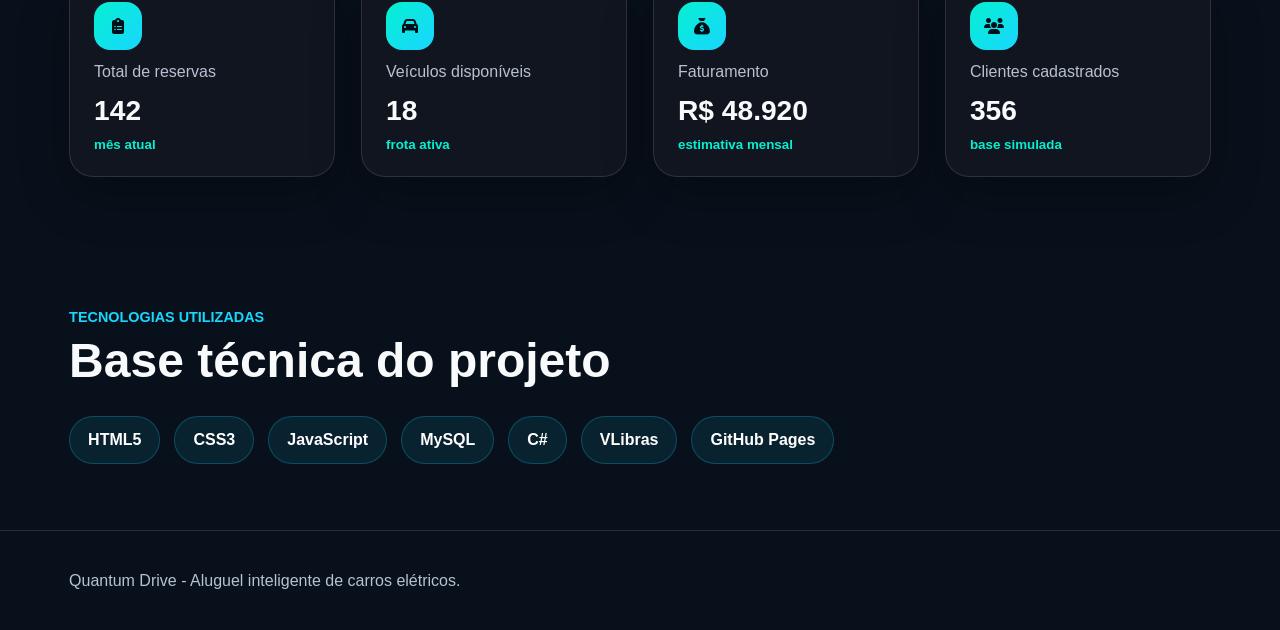
==== commit 04ef3185: "Adicionar secoes do PIM" ====
--- a/QuantumDrive_FINAL_COM_LIBRAS_extracted/QuantumDrive_FINAL_COM_LIBRAS.html
+++ b/QuantumDrive_FINAL_COM_LIBRAS_extracted/QuantumDrive_FINAL_COM_LIBRAS.html
@@ -15,7 +15,9 @@
       <nav class="site-nav" aria-label="Navegação principal">
         <a href="#carros">Carros</a>
         <a href="#quiz">Quiz</a>
+        <a href="#relatorios">Relatórios</a>
         <a href="#reserva">Reserva</a>
+        <a href="#tecnologias">Tecnologias</a>
         <a href="#acessibilidade">Acessibilidade</a>
       </nav>
 
@@ -44,6 +46,54 @@
         <span>Cada carro aparece com imagem real, descrição, autonomia, perfil e valor da diária.</span>
       </div>
       <div class="vehicle-grid" id="gridCarros"></div>
+    </section>
+
+    <section id="relatorios" class="section-block">
+      <div class="section-title">
+        <p class="eyebrow">Dashboard / Relatórios</p>
+        <h2>Relatórios da Plataforma</h2>
+        <span>Indicadores simulados para apoiar análise de dados, machine learning e tomada de decisão.</span>
+      </div>
+
+      <div class="metrics-grid">
+        <article class="metric-card">
+          <i class="fa-solid fa-car-side"></i>
+          <span>Veículo mais alugado</span>
+          <strong>BYD Dolphin</strong>
+          <small>28,5% das reservas</small>
+        </article>
+        <article class="metric-card">
+          <i class="fa-solid fa-calendar-check"></i>
+          <span>Quantidade de reservas</span>
+          <strong>142</strong>
+          <small>reservas simuladas no mês</small>
+        </article>
+        <article class="metric-card">
+          <i class="fa-solid fa-arrow-trend-up"></i>
+          <span>Crescimento mensal</span>
+          <strong>18,4%</strong>
+          <small>aumento de locações elétricas</small>
+        </article>
+        <article class="metric-card">
+          <i class="fa-solid fa-brain"></i>
+          <span>Previsão de demanda</span>
+          <strong>Alta</strong>
+          <small>fim de semana e feriados</small>
+        </article>
+      </div>
+
+      <div class="report-panel">
+        <div>
+          <h3>Distribuição de aluguel por veículo</h3>
+          <p>Exemplo de leitura de dados para indicar quais modelos têm maior procura.</p>
+        </div>
+        <div class="bars">
+          <div class="bar-row"><span>BYD Dolphin</span><div><b style="width: 28.5%"></b></div><strong>28,5%</strong></div>
+          <div class="bar-row"><span>Tesla Model 3</span><div><b style="width: 20.2%"></b></div><strong>20,2%</strong></div>
+          <div class="bar-row"><span>Renault Zoe</span><div><b style="width: 17.7%"></b></div><strong>17,7%</strong></div>
+          <div class="bar-row"><span>Volvo EX30</span><div><b style="width: 15.8%"></b></div><strong>15,8%</strong></div>
+        </div>
+      </div>
     </section>
 
     <section id="quiz" class="section-block">
@@ -91,6 +141,14 @@
           <label for="emailReserva">E-mail<input id="emailReserva" type="email" required></label>
           <label for="telefoneReserva">Telefone<input id="telefoneReserva" required></label>
           <label for="cpfReserva">CPF<input id="cpfReserva" required></label>
+          <label for="veiculoReserva">Veículo
+            <select id="veiculoReserva" required>
+              <option>BYD Dolphin Mini</option>
+              <option>BYD Dolphin</option>
+              <option>Volvo EX30</option>
+              <option>Tesla Model 3</option>
+            </select>
+          </label>
           <label for="dataRetirada">Data retirada<input id="dataRetirada" type="date" required></label>
           <label for="horaRetirada">Hora retirada<input id="horaRetirada" type="time" required></label>
           <label for="dataDevolucao">Data devolução<input id="dataDevolucao" type="date" required></label>
@@ -119,6 +177,51 @@
         <i class="fa-solid fa-circle-check"></i>
         <h2>Reserva confirmada!</h2>
         <p id="confirmacaoTexto">Sua reserva foi registrada com sucesso.</p>
+        <div class="receipt" id="reciboReserva"></div>
+      </div>
+    </section>
+
+    <section id="acessibilidade-info" class="section-block">
+      <div class="section-title">
+        <p class="eyebrow">Acessibilidade</p>
+        <h2>Recursos inclusivos do sistema</h2>
+        <span>O projeto considera diferentes perfis de usuário e reforça a navegação acessível.</span>
+      </div>
+      <div class="feature-grid">
+        <article class="feature-card"><i class="fa-solid fa-hands-asl-interpreting"></i><strong>VLibras</strong><span>Tradução em Libras com botão fixo no canto inferior direito.</span></article>
+        <article class="feature-card"><i class="fa-solid fa-circle-half-stroke"></i><strong>Alto contraste</strong><span>Modo visual para melhorar leitura em telas escuras.</span></article>
+        <article class="feature-card"><i class="fa-solid fa-mobile-screen"></i><strong>Responsividade</strong><span>Layout adaptado para celular, tablet e computador.</span></article>
+        <article class="feature-card"><i class="fa-solid fa-text-height"></i><strong>Fonte ajustável</strong><span>Botões A+ e A- para auxiliar a leitura.</span></article>
+      </div>
+    </section>
+
+    <section id="admin" class="section-block">
+      <div class="section-title">
+        <p class="eyebrow">Painel Administrativo</p>
+        <h2>Visão geral da operação</h2>
+        <span>Painel visual para demonstrar controle de reservas, frota, clientes e faturamento.</span>
+      </div>
+      <div class="admin-grid">
+        <article class="metric-card"><i class="fa-solid fa-clipboard-list"></i><span>Total de reservas</span><strong>142</strong><small>mês atual</small></article>
+        <article class="metric-card"><i class="fa-solid fa-car"></i><span>Veículos disponíveis</span><strong>18</strong><small>frota ativa</small></article>
+        <article class="metric-card"><i class="fa-solid fa-sack-dollar"></i><span>Faturamento</span><strong>R$ 48.920</strong><small>estimativa mensal</small></article>
+        <article class="metric-card"><i class="fa-solid fa-users"></i><span>Clientes cadastrados</span><strong>356</strong><small>base simulada</small></article>
+      </div>
+    </section>
+
+    <section id="tecnologias" class="section-block">
+      <div class="section-title">
+        <p class="eyebrow">Tecnologias Utilizadas</p>
+        <h2>Base técnica do projeto</h2>
+      </div>
+      <div class="tech-list">
+        <span>HTML5</span>
+        <span>CSS3</span>
+        <span>JavaScript</span>
+        <span>MySQL</span>
+        <span>C#</span>
+        <span>VLibras</span>
+        <span>GitHub Pages</span>
       </div>
     </section>
 
@@ -150,6 +253,8 @@
 
           <p id="loginError" class="form-error" role="alert"></p>
           <button class="btn primary full" type="submit">Entrar</button>
+          <button class="link-button recover-link" type="button" id="recoverPassword">Esqueci minha senha</button>
+          <p id="recoverMessage" class="form-success" role="status"></p>
         </form>
 
         <div class="signup-visual">
@@ -197,6 +302,7 @@
       <nav class="sidebar-nav" aria-label="Menu do usuário">
         <a href="#dashboard"><i class="fa-solid fa-chart-line"></i>Dashboard</a>
         <a href="#agenda"><i class="fa-solid fa-calendar-check"></i>Agendamentos</a>
+        <a href="#dashboard-relatorios"><i class="fa-solid fa-chart-pie"></i>Relatórios</a>
         <a href="#dados"><i class="fa-solid fa-id-card"></i>Meus Dados</a>
         <a href="#utilizados"><i class="fa-solid fa-car-side"></i>Veículos</a>
       </nav>
@@ -247,6 +353,19 @@
         </article>
       </section>
 
+      <section id="dashboard-relatorios" class="section-block">
+        <div class="section-title">
+          <p class="eyebrow">Relatórios inteligentes</p>
+          <h2>Análise da plataforma</h2>
+        </div>
+        <div class="metrics-grid">
+          <article class="metric-card"><i class="fa-solid fa-car-side"></i><span>Mais alugado</span><strong>BYD Dolphin</strong><small>28,5%</small></article>
+          <article class="metric-card"><i class="fa-solid fa-chart-line"></i><span>Crescimento</span><strong>18,4%</strong><small>mensal</small></article>
+          <article class="metric-card"><i class="fa-solid fa-brain"></i><span>Previsão IA</span><strong>Alta</strong><small>próximos 7 dias</small></article>
+          <article class="metric-card"><i class="fa-solid fa-wallet"></i><span>Receita estimada</span><strong>R$ 48.920</strong><small>mês atual</small></article>
+        </div>
+      </section>
+
       <section id="utilizados" class="section-block">
         <div class="section-title">
           <p class="eyebrow">Carros já utilizados</p>
--- a/QuantumDrive_FINAL_COM_LIBRAS_extracted/styles.css
+++ b/QuantumDrive_FINAL_COM_LIBRAS_extracted/styles.css
@@ -237,7 +237,10 @@
 }
 
 .vehicle-grid,
-.used-grid {
+.used-grid,
+.metrics-grid,
+.admin-grid,
+.feature-grid {
   display: grid;
   grid-template-columns: repeat(4, minmax(0, 1fr));
   gap: 26px;
@@ -246,6 +249,10 @@
 .panel,
 .card,
 .used-card,
+.metric-card,
+.feature-card,
+.report-panel,
+.receipt,
 .confirmation-card,
 .login-card {
   border: 1px solid var(--border);
@@ -260,7 +267,10 @@
 }
 
 .card,
-.used-card {
+.used-card,
+.metric-card,
+.feature-card,
+.report-panel {
   overflow: hidden;
   border-radius: 24px;
   transition: transform .22s ease, border-color .22s ease, box-shadow .22s ease;
@@ -268,10 +278,98 @@
 
 .card:hover,
 .used-card:hover,
+.metric-card:hover,
+.feature-card:hover,
+.report-panel:hover,
 .panel:hover {
   transform: translateY(-4px);
   border-color: rgba(25, 214, 255, .42);
   box-shadow: 0 24px 70px rgba(0, 0, 0, .34);
+}
+
+.metric-card,
+.feature-card {
+  min-height: 180px;
+  padding: 24px;
+  display: grid;
+  align-content: start;
+  gap: 10px;
+}
+
+.metric-card i,
+.feature-card i {
+  width: 48px;
+  height: 48px;
+  display: grid;
+  place-items: center;
+  border-radius: 16px;
+  color: #001018;
+  background: linear-gradient(135deg, var(--cyan), var(--blue));
+}
+
+.metric-card span,
+.feature-card span {
+  color: var(--muted);
+  line-height: 1.55;
+}
+
+.metric-card strong {
+  font-size: clamp(1.45rem, 2.2vw, 2rem);
+}
+
+.metric-card small {
+  color: var(--cyan);
+  font-weight: 900;
+}
+
+.report-panel {
+  margin-top: 26px;
+  padding: 28px;
+  display: grid;
+  grid-template-columns: .75fr 1.25fr;
+  gap: 28px;
+}
+
+.report-panel p {
+  margin-top: 10px;
+  color: var(--muted);
+  line-height: 1.6;
+}
+
+.bars {
+  display: grid;
+  gap: 14px;
+}
+
+.bar-row {
+  display: grid;
+  grid-template-columns: 150px minmax(120px, 1fr) 58px;
+  align-items: center;
+  gap: 12px;
+}
+
+.bar-row span {
+  color: #e9f3ff;
+  font-weight: 900;
+}
+
+.bar-row div {
+  height: 12px;
+  border-radius: 999px;
+  overflow: hidden;
+  background: rgba(255, 255, 255, .08);
+}
+
+.bar-row b {
+  display: block;
+  height: 100%;
+  min-width: 26px;
+  border-radius: inherit;
+  background: linear-gradient(135deg, var(--cyan), var(--blue));
+}
+
+.bar-row strong {
+  color: var(--cyan);
 }
 
 .card img,
@@ -393,6 +491,70 @@
   margin: 12px auto 0;
   color: var(--muted);
   line-height: 1.7;
+}
+
+.receipt {
+  max-width: 760px;
+  margin: 24px auto 0;
+  padding: 22px;
+  text-align: left;
+  border-radius: 20px;
+}
+
+.receipt h3 {
+  margin-bottom: 14px;
+}
+
+.receipt-grid {
+  display: grid;
+  grid-template-columns: repeat(2, minmax(0, 1fr));
+  gap: 12px;
+}
+
+.receipt-grid div {
+  padding: 12px;
+  border-radius: 14px;
+  background: rgba(255, 255, 255, .055);
+}
+
+.receipt-grid span {
+  display: block;
+  color: var(--muted);
+  font-size: .84rem;
+  font-weight: 900;
+}
+
+.receipt-grid strong {
+  display: block;
+  margin-top: 5px;
+}
+
+.feature-grid {
+  grid-template-columns: repeat(4, minmax(0, 1fr));
+}
+
+.feature-card strong {
+  font-size: 1.25rem;
+}
+
+.tech-list {
+  display: flex;
+  flex-wrap: wrap;
+  gap: 14px;
+}
+
+.tech-list span {
+  padding: 14px 18px;
+  border: 1px solid rgba(25, 214, 255, .24);
+  border-radius: 999px;
+  color: white;
+  background: rgba(25, 214, 255, .09);
+  font-weight: 900;
+}
+
+.recover-link {
+  justify-self: center;
+  margin-top: -2px;
 }
 
 footer {
@@ -732,9 +894,10 @@
 
 div[vw].enabled {
   position: fixed !important;
-  right: 0 !important;
-  top: 50% !important;
-  transform: translateY(-50%) !important;
+  right: 16px !important;
+  top: auto !important;
+  bottom: 92px !important;
+  transform: none !important;
   z-index: 2147483647 !important;
   display: block !important;
   visibility: visible !important;
@@ -802,6 +965,13 @@
   }
 
   .vehicle-grid {
+    grid-template-columns: repeat(2, minmax(0, 1fr));
+  }
+
+  .metrics-grid,
+  .admin-grid,
+  .feature-grid,
+  .report-panel {
     grid-template-columns: repeat(2, minmax(0, 1fr));
   }
 
@@ -871,11 +1041,21 @@
 
   .vehicle-grid,
   .used-grid,
+  .metrics-grid,
+  .admin-grid,
+  .feature-grid,
+  .report-panel,
   .form-grid,
   .details-list,
   .specs,
-  .dashboard-grid {
+  .dashboard-grid,
+  .receipt-grid {
     grid-template-columns: 1fr;
+  }
+
+  .bar-row {
+    grid-template-columns: 1fr;
+    gap: 8px;
   }
 
   .user-data-card {
@@ -905,5 +1085,72 @@
     padding: 10px;
     font-size: .86rem;
   }
-}
-
+
+  div[vw].enabled {
+    right: 10px !important;
+    bottom: 82px !important;
+  }
+}
+@media (max-width: 768px) {
+
+  body{
+    overflow-x: hidden;
+  }
+
+  .hero{
+    display: flex;
+    flex-direction: column;
+    text-align: center;
+  }
+
+  .hero img{
+    width: 100%;
+    height: auto;
+  }
+
+  .vehicle-grid{
+    grid-template-columns: 1fr;
+  }
+
+  .used-grid{
+    grid-template-columns: 1fr;
+  }
+
+  .dashboard-grid{
+    grid-template-columns: 1fr;
+  }
+
+  .form-grid{
+    grid-template-columns: 1fr;
+  }
+
+  .sidebar{
+    width: 100%;
+  }
+
+  .sidebar-nav{
+    flex-wrap: wrap;
+    justify-content: center;
+  }
+
+  .topbar-links{
+    justify-content: center;
+    flex-wrap: wrap;
+  }
+
+  .card,
+  .panel,
+  .used-card{
+    width: 100%;
+  }
+
+  .btn{
+    width: 100%;
+  }
+
+  input,
+  select{
+    width: 100%;
+  }
+
+}
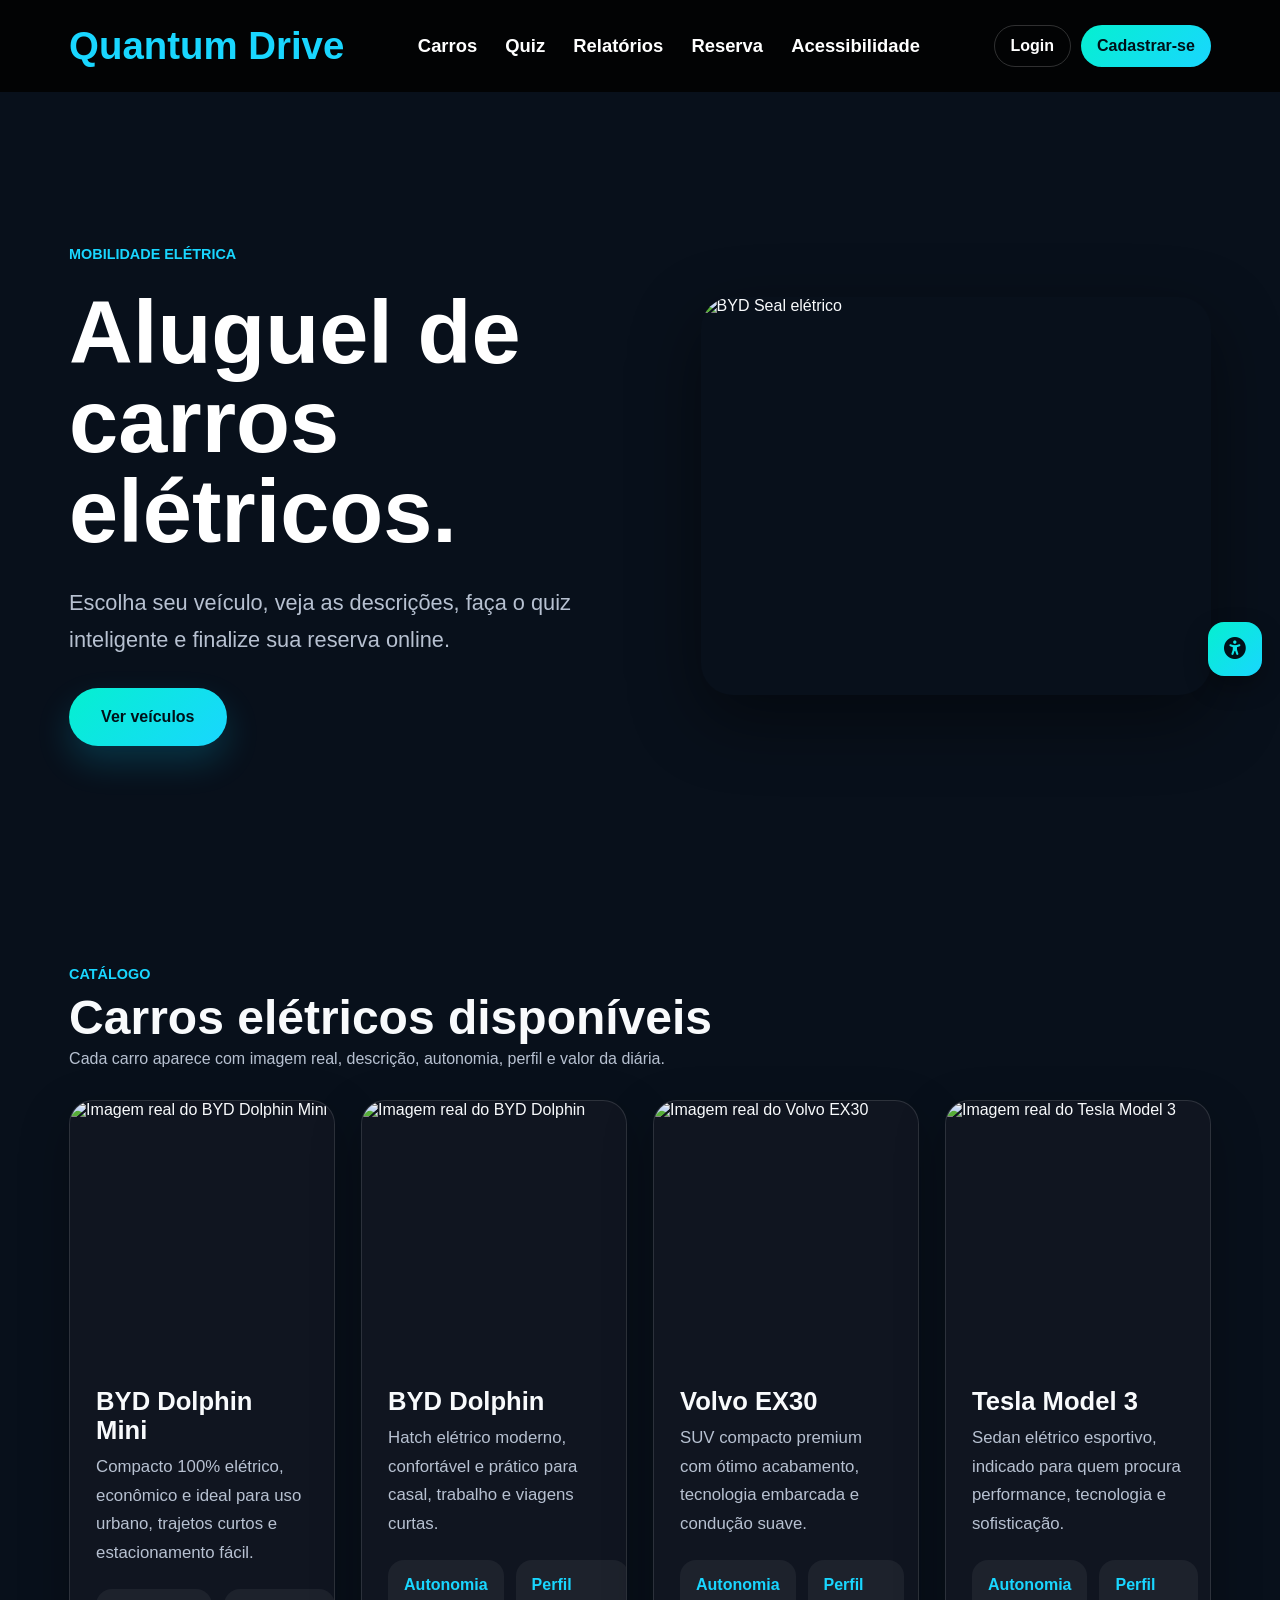
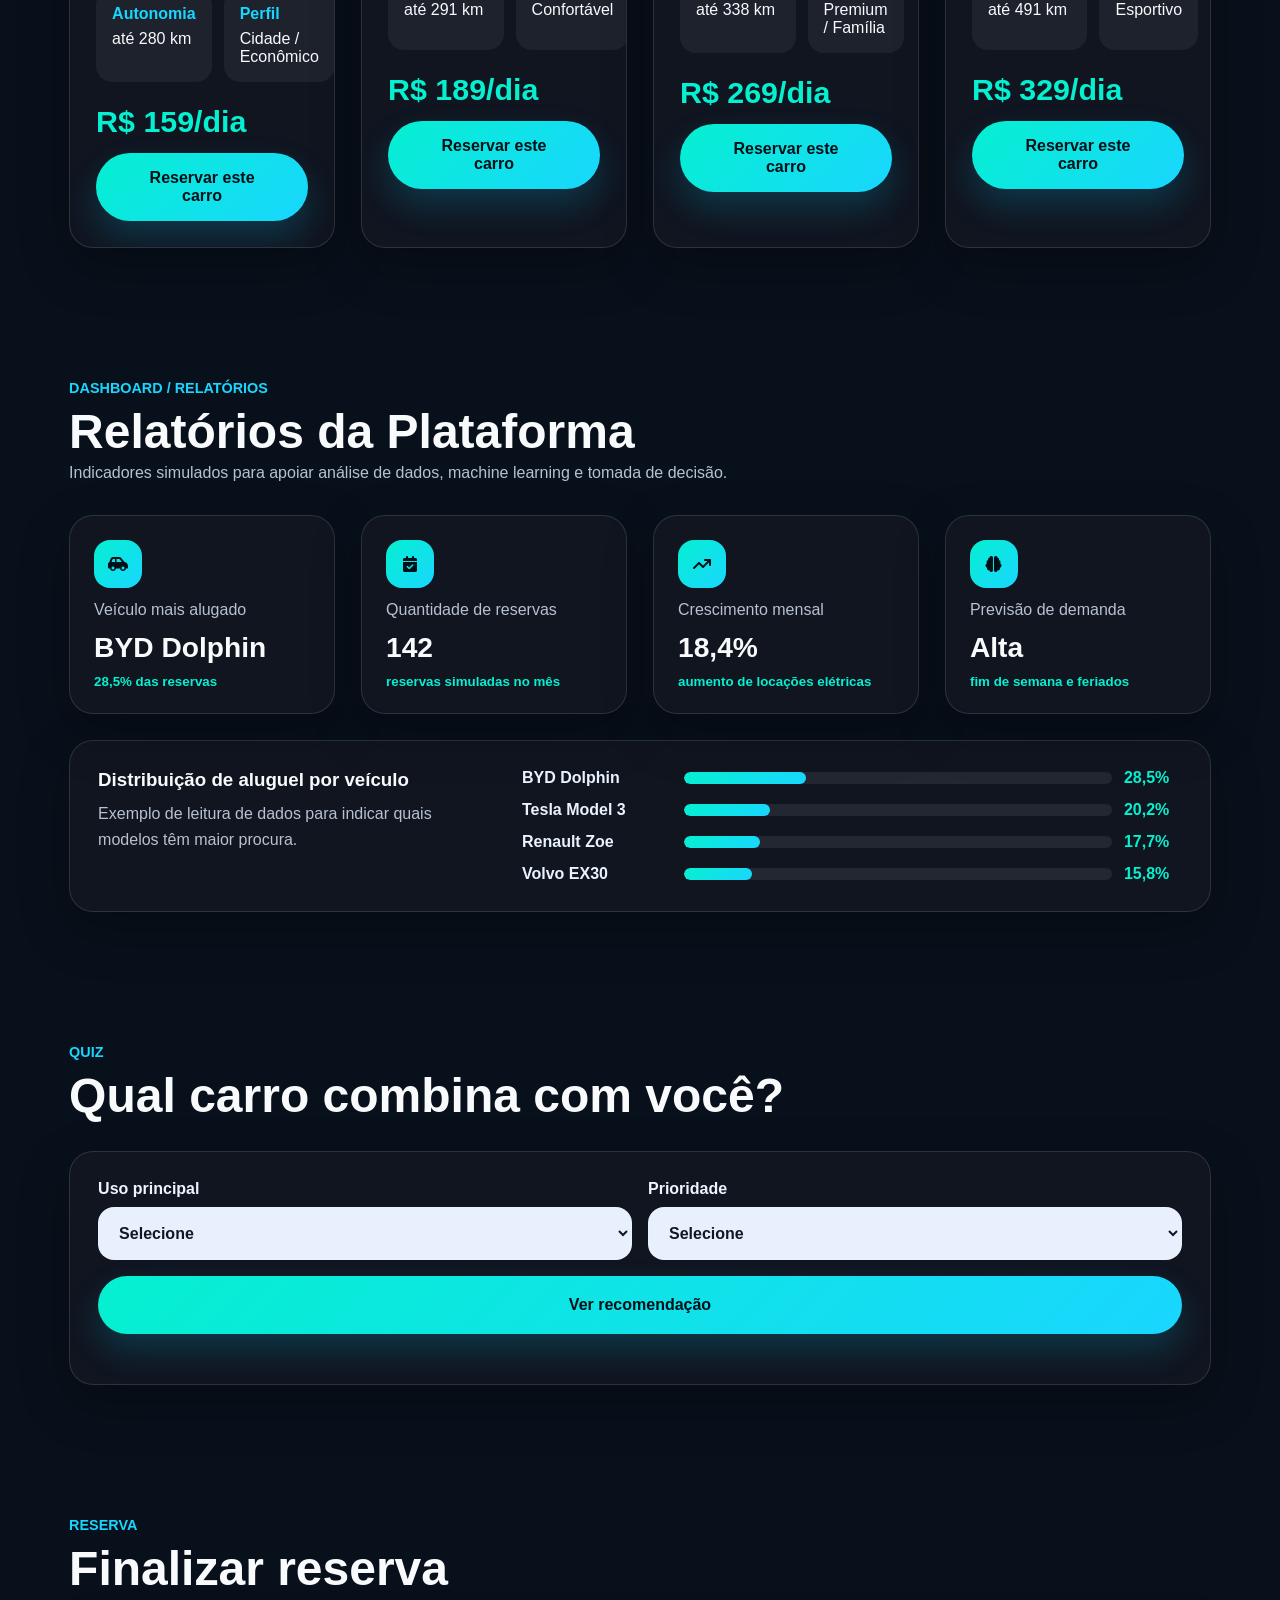
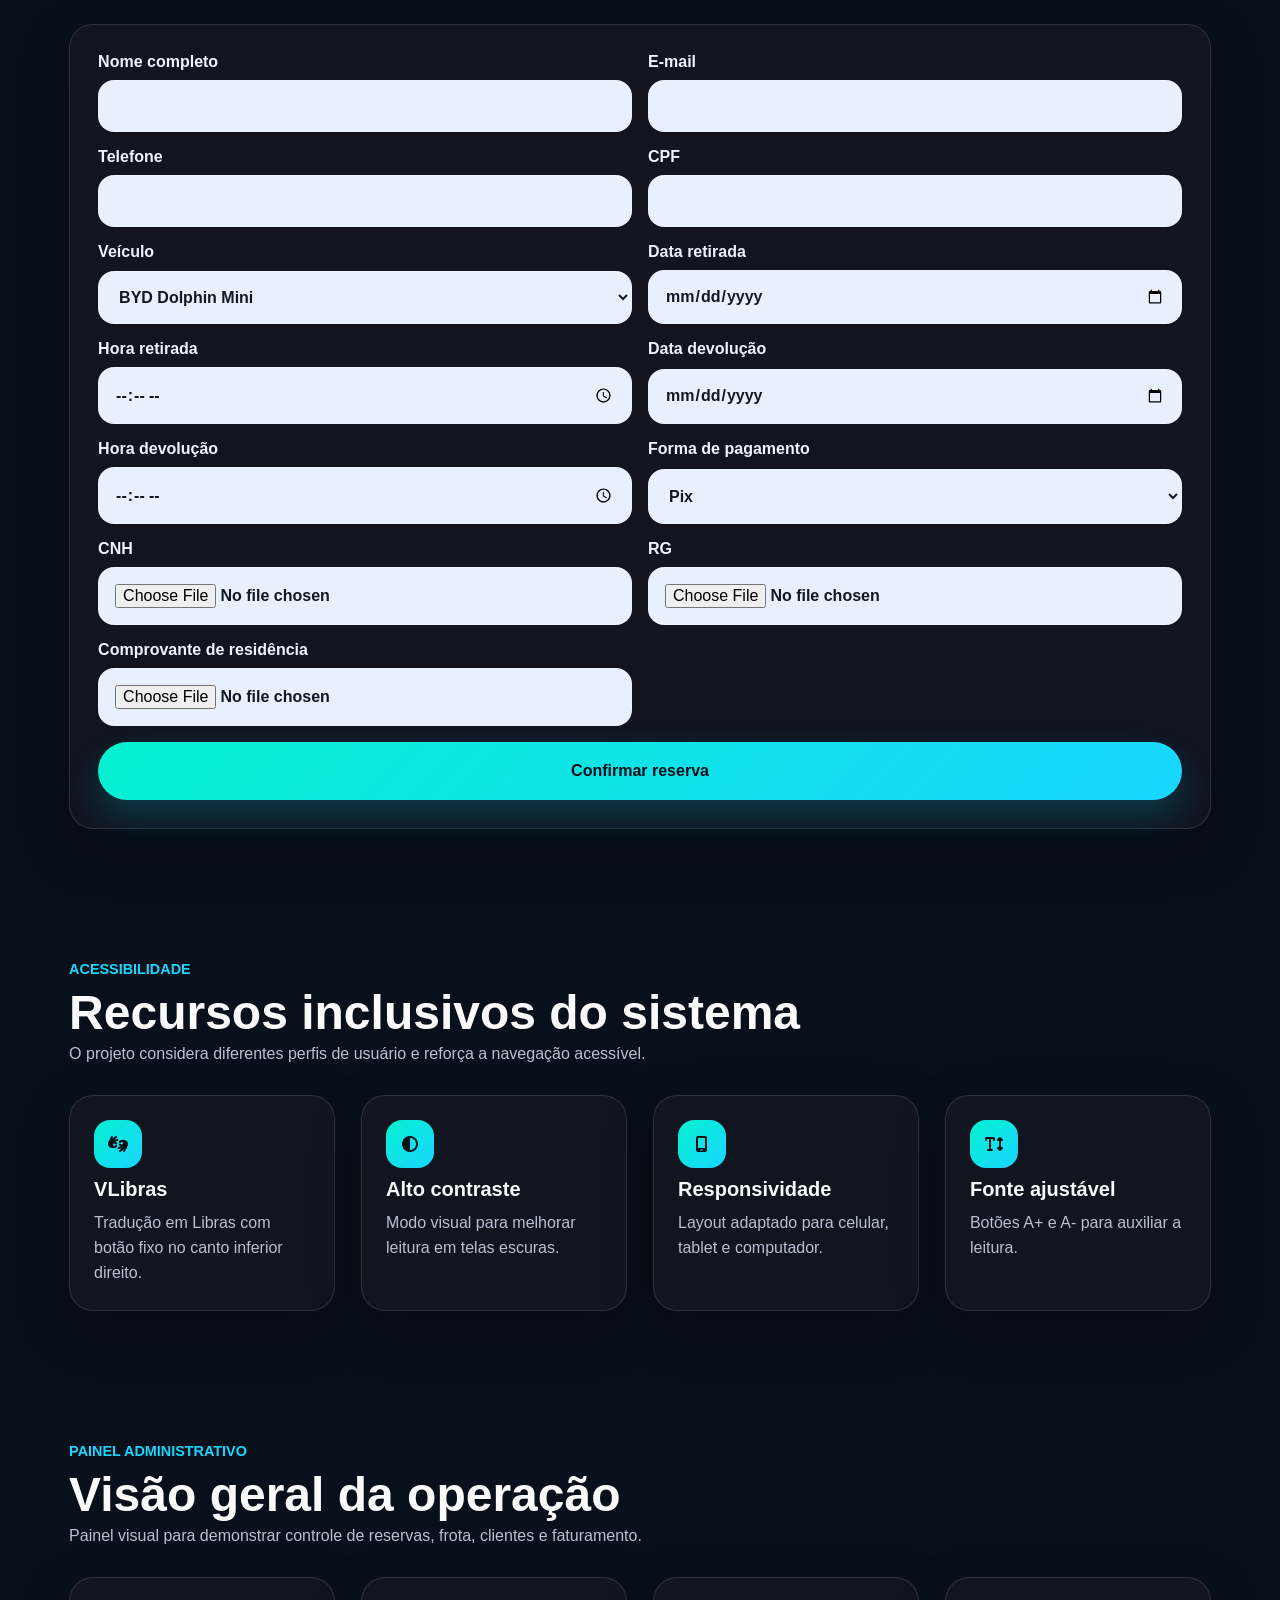
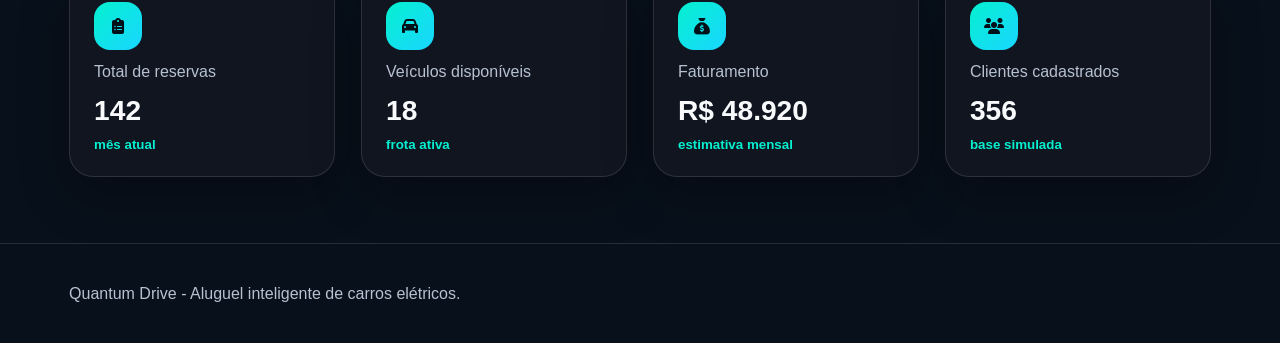
==== commit 2b33ff30: "Remover tecnologias e corrigir residencia" ====
--- a/QuantumDrive_FINAL_COM_LIBRAS_extracted/QuantumDrive_FINAL_COM_LIBRAS.html
+++ b/QuantumDrive_FINAL_COM_LIBRAS_extracted/QuantumDrive_FINAL_COM_LIBRAS.html
@@ -17,7 +17,6 @@
         <a href="#quiz">Quiz</a>
         <a href="#relatorios">Relatórios</a>
         <a href="#reserva">Reserva</a>
-        <a href="#tecnologias">Tecnologias</a>
         <a href="#acessibilidade">Acessibilidade</a>
       </nav>
 
@@ -165,7 +164,7 @@
 
           <label for="cnh">CNH<input id="cnh" type="file" required></label>
           <label for="rg">RG<input id="rg" type="file" required></label>
-          <label for="comprovante">Comprovante de residencia<input id="comprovante" type="file" required></label>
+          <label for="comprovante">Comprovante de residência<input id="comprovante" type="file" required></label>
 
           <button class="btn primary" type="submit">Confirmar reserva</button>
         </form>
@@ -206,22 +205,6 @@
         <article class="metric-card"><i class="fa-solid fa-car"></i><span>Veículos disponíveis</span><strong>18</strong><small>frota ativa</small></article>
         <article class="metric-card"><i class="fa-solid fa-sack-dollar"></i><span>Faturamento</span><strong>R$ 48.920</strong><small>estimativa mensal</small></article>
         <article class="metric-card"><i class="fa-solid fa-users"></i><span>Clientes cadastrados</span><strong>356</strong><small>base simulada</small></article>
-      </div>
-    </section>
-
-    <section id="tecnologias" class="section-block">
-      <div class="section-title">
-        <p class="eyebrow">Tecnologias Utilizadas</p>
-        <h2>Base técnica do projeto</h2>
-      </div>
-      <div class="tech-list">
-        <span>HTML5</span>
-        <span>CSS3</span>
-        <span>JavaScript</span>
-        <span>MySQL</span>
-        <span>C#</span>
-        <span>VLibras</span>
-        <span>GitHub Pages</span>
       </div>
     </section>
 
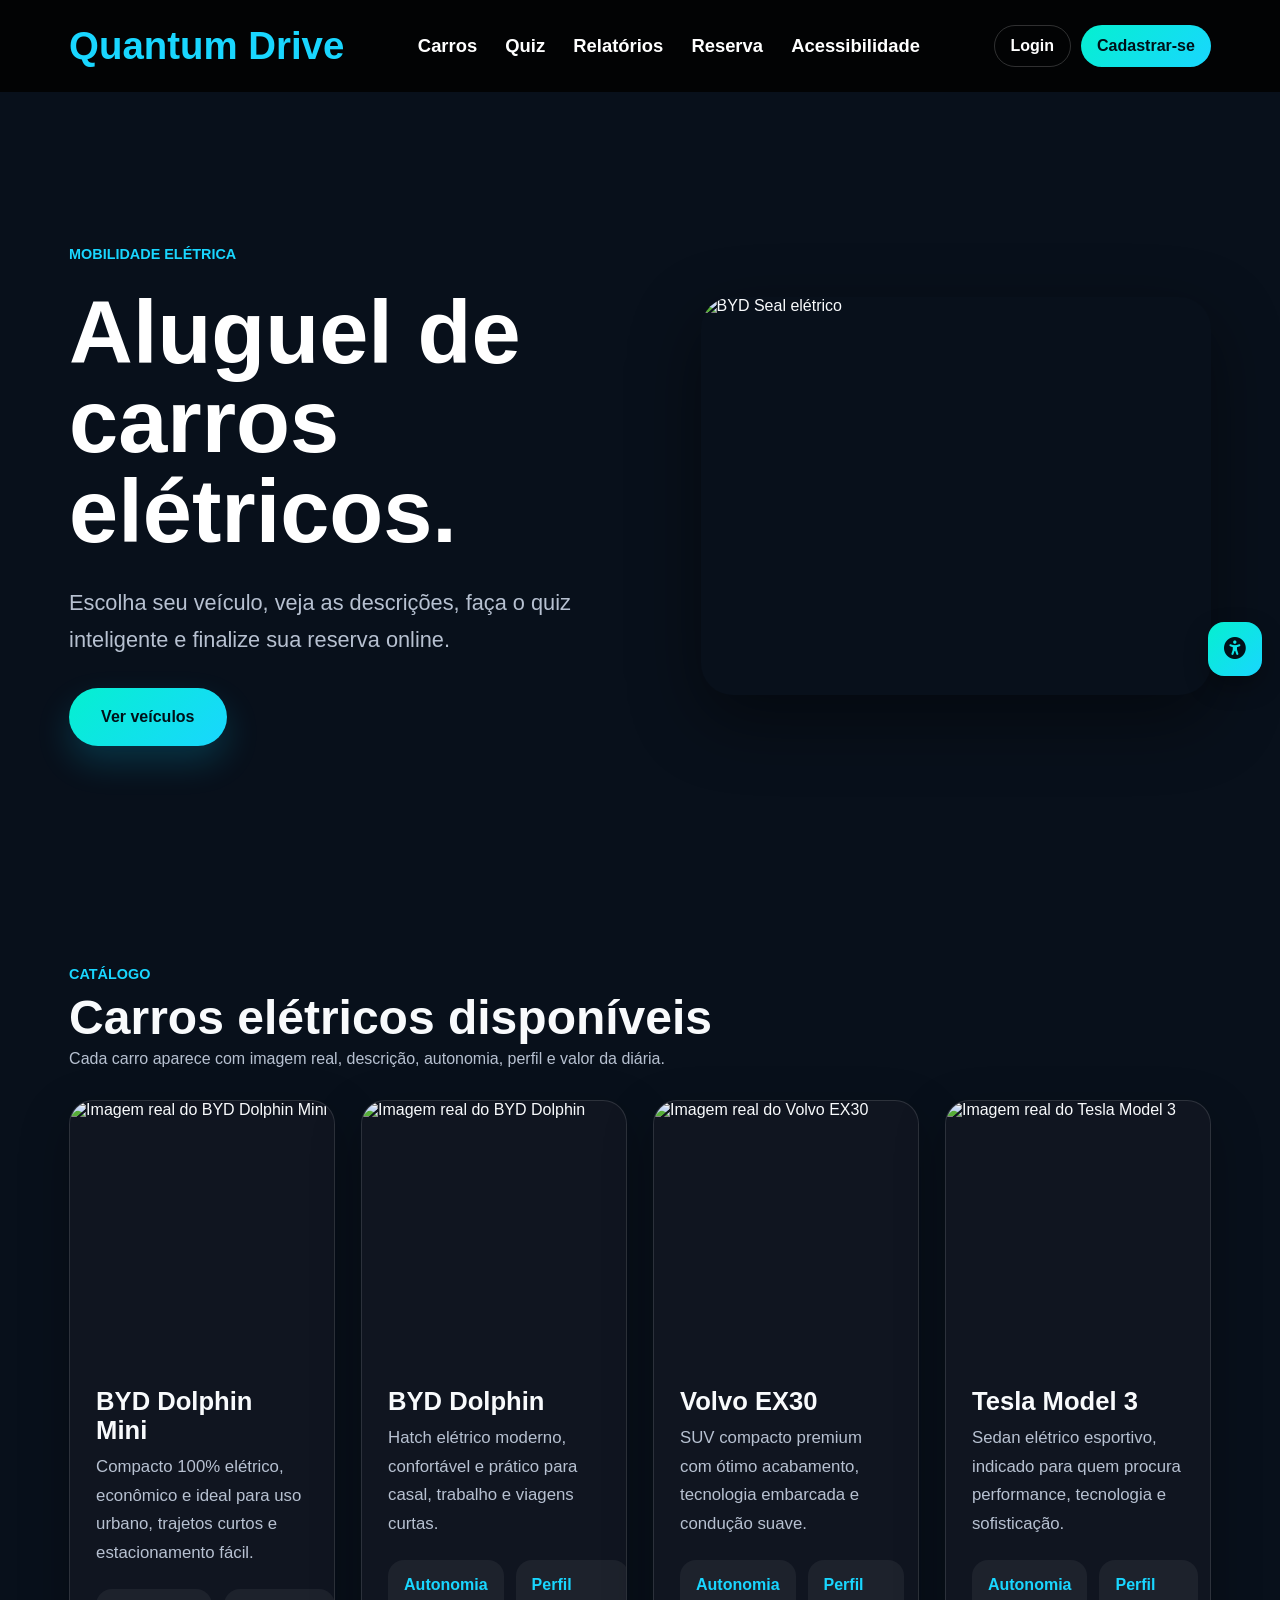
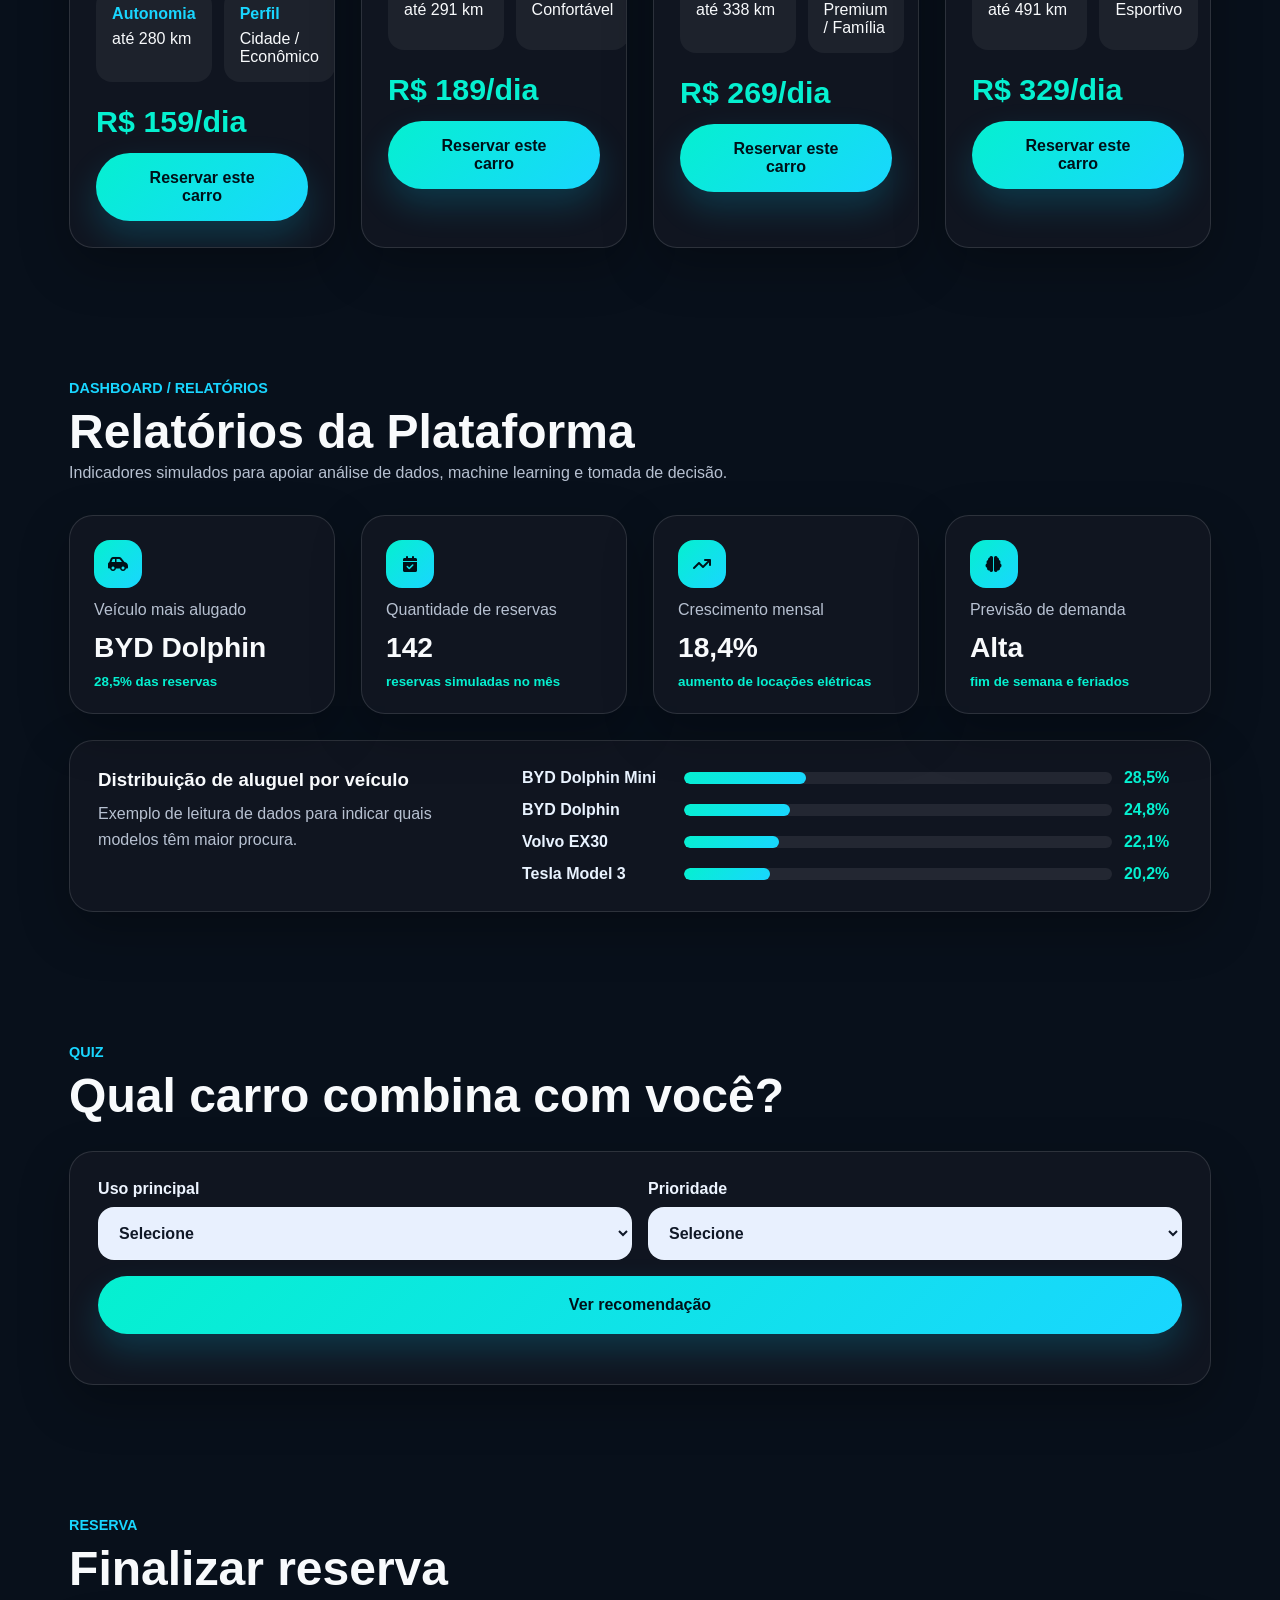
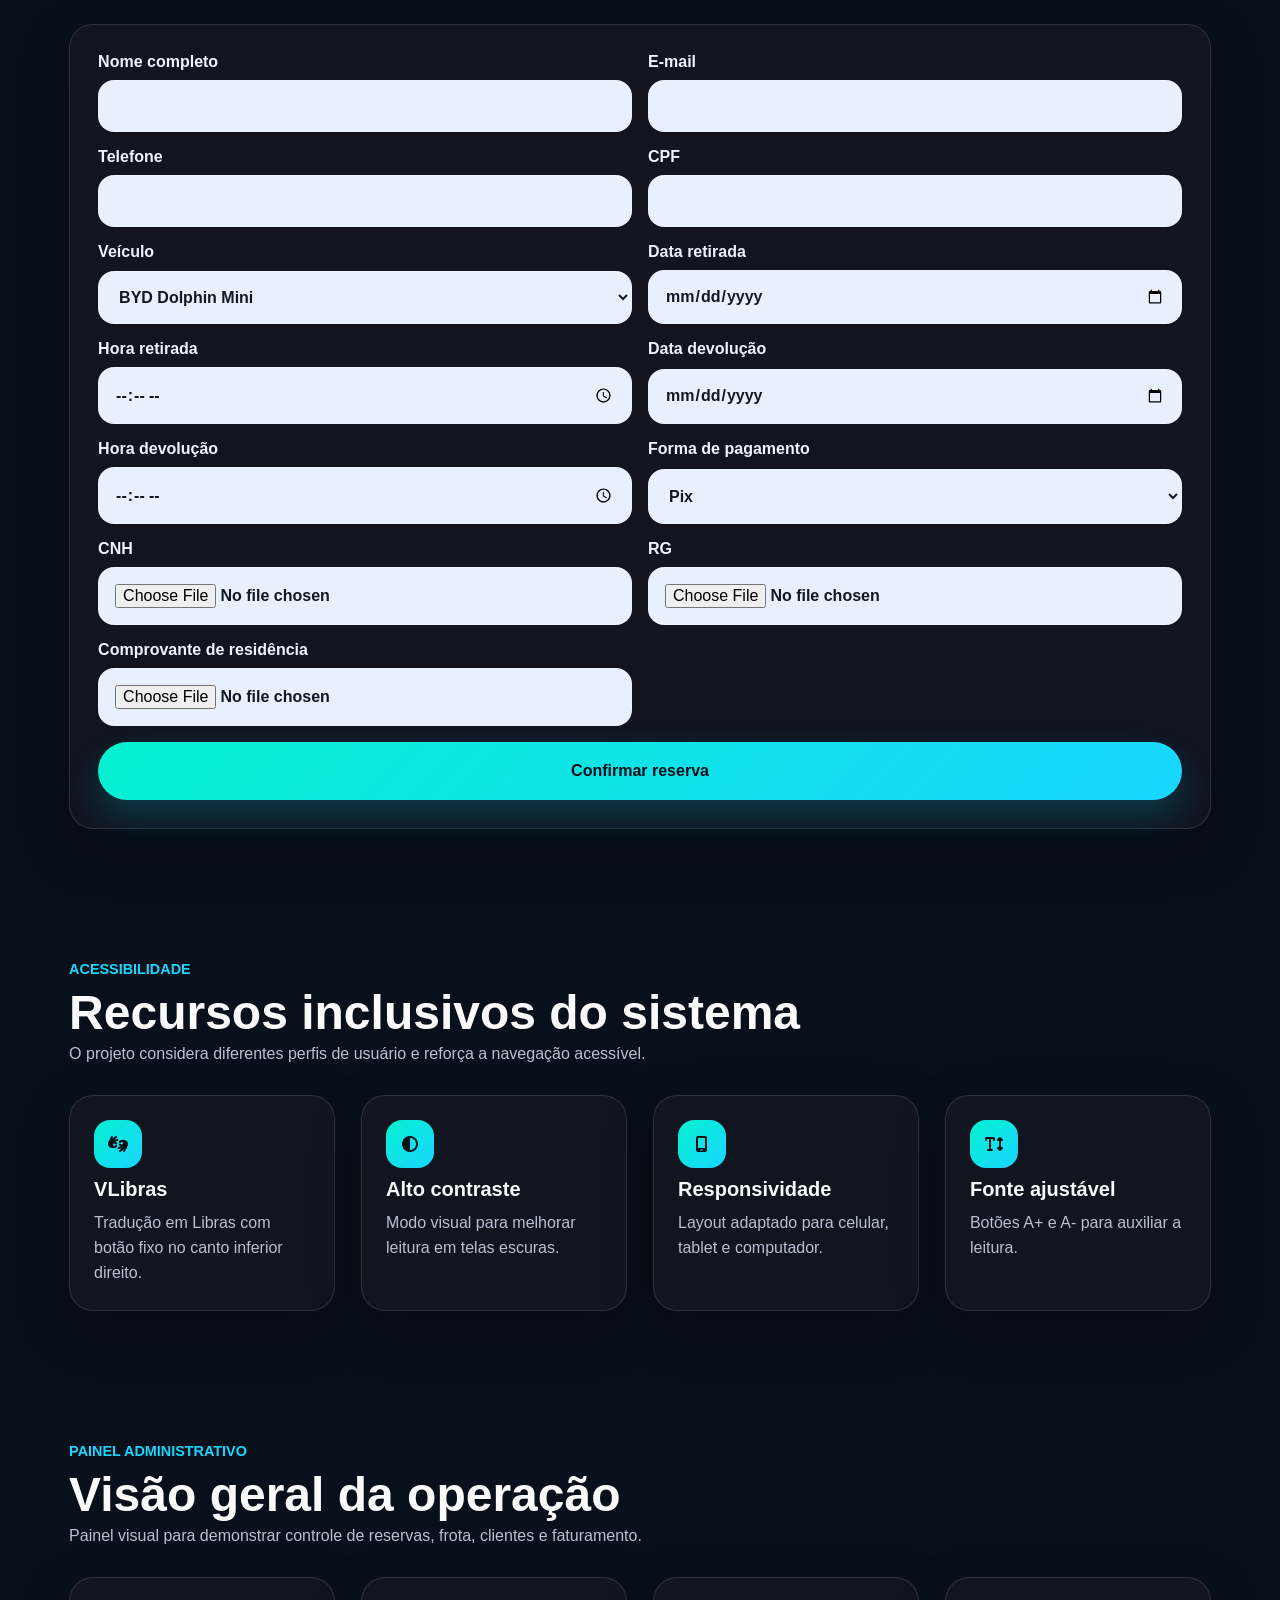
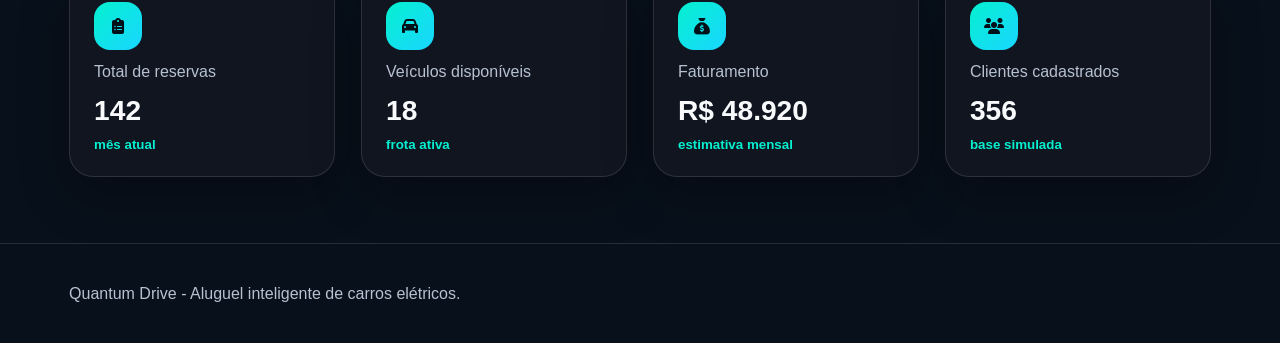
==== commit 81ab7201: "Atualizar distribuicao por veiculo" ====
--- a/QuantumDrive_FINAL_COM_LIBRAS_extracted/QuantumDrive_FINAL_COM_LIBRAS.html
+++ b/QuantumDrive_FINAL_COM_LIBRAS_extracted/QuantumDrive_FINAL_COM_LIBRAS.html
@@ -87,10 +87,10 @@
           <p>Exemplo de leitura de dados para indicar quais modelos têm maior procura.</p>
         </div>
         <div class="bars">
-          <div class="bar-row"><span>BYD Dolphin</span><div><b style="width: 28.5%"></b></div><strong>28,5%</strong></div>
+          <div class="bar-row"><span>BYD Dolphin Mini</span><div><b style="width: 28.5%"></b></div><strong>28,5%</strong></div>
+          <div class="bar-row"><span>BYD Dolphin</span><div><b style="width: 24.8%"></b></div><strong>24,8%</strong></div>
+          <div class="bar-row"><span>Volvo EX30</span><div><b style="width: 22.1%"></b></div><strong>22,1%</strong></div>
           <div class="bar-row"><span>Tesla Model 3</span><div><b style="width: 20.2%"></b></div><strong>20,2%</strong></div>
-          <div class="bar-row"><span>Renault Zoe</span><div><b style="width: 17.7%"></b></div><strong>17,7%</strong></div>
-          <div class="bar-row"><span>Volvo EX30</span><div><b style="width: 15.8%"></b></div><strong>15,8%</strong></div>
         </div>
       </div>
     </section>
@@ -162,6 +162,13 @@
             </select>
           </label>
 
+          <div id="cartaoCampos" class="card-payment-fields" hidden>
+            <label for="nomeCartao">Nome impresso no cartão<input id="nomeCartao" autocomplete="cc-name"></label>
+            <label for="numeroCartao">Número do cartão<input id="numeroCartao" inputmode="numeric" autocomplete="cc-number" maxlength="19" placeholder="0000 0000 0000 0000"></label>
+            <label for="validadeCartao">Validade<input id="validadeCartao" inputmode="numeric" autocomplete="cc-exp" maxlength="5" placeholder="MM/AA"></label>
+            <label for="cvvCartao">CVV<input id="cvvCartao" inputmode="numeric" autocomplete="cc-csc" maxlength="4" placeholder="000"></label>
+          </div>
+
           <label for="cnh">CNH<input id="cnh" type="file" required></label>
           <label for="rg">RG<input id="rg" type="file" required></label>
           <label for="comprovante">Comprovante de residência<input id="comprovante" type="file" required></label>
@@ -389,6 +396,7 @@
     </div>
   </div>
 
+  <script src="https://cdn.jsdelivr.net/npm/@emailjs/browser@4/dist/email.min.js"></script>
   <script src="script.js"></script>
   <script src="https://vlibras.gov.br/app/vlibras-plugin.js"></script>
   <script>
--- a/QuantumDrive_FINAL_COM_LIBRAS_extracted/styles.css
+++ b/QuantumDrive_FINAL_COM_LIBRAS_extracted/styles.css
@@ -437,6 +437,17 @@
   grid-column: 1 / -1;
 }
 
+.card-payment-fields {
+  grid-column: 1 / -1;
+  display: grid;
+  grid-template-columns: repeat(2, minmax(0, 1fr));
+  gap: 16px;
+  padding: 18px;
+  border: 1px solid rgba(25, 214, 255, .2);
+  border-radius: 20px;
+  background: rgba(25, 214, 255, .06);
+}
+
 label {
   display: grid;
   gap: 9px;
@@ -1046,6 +1057,7 @@
   .feature-grid,
   .report-panel,
   .form-grid,
+  .card-payment-fields,
   .details-list,
   .specs,
   .dashboard-grid,
